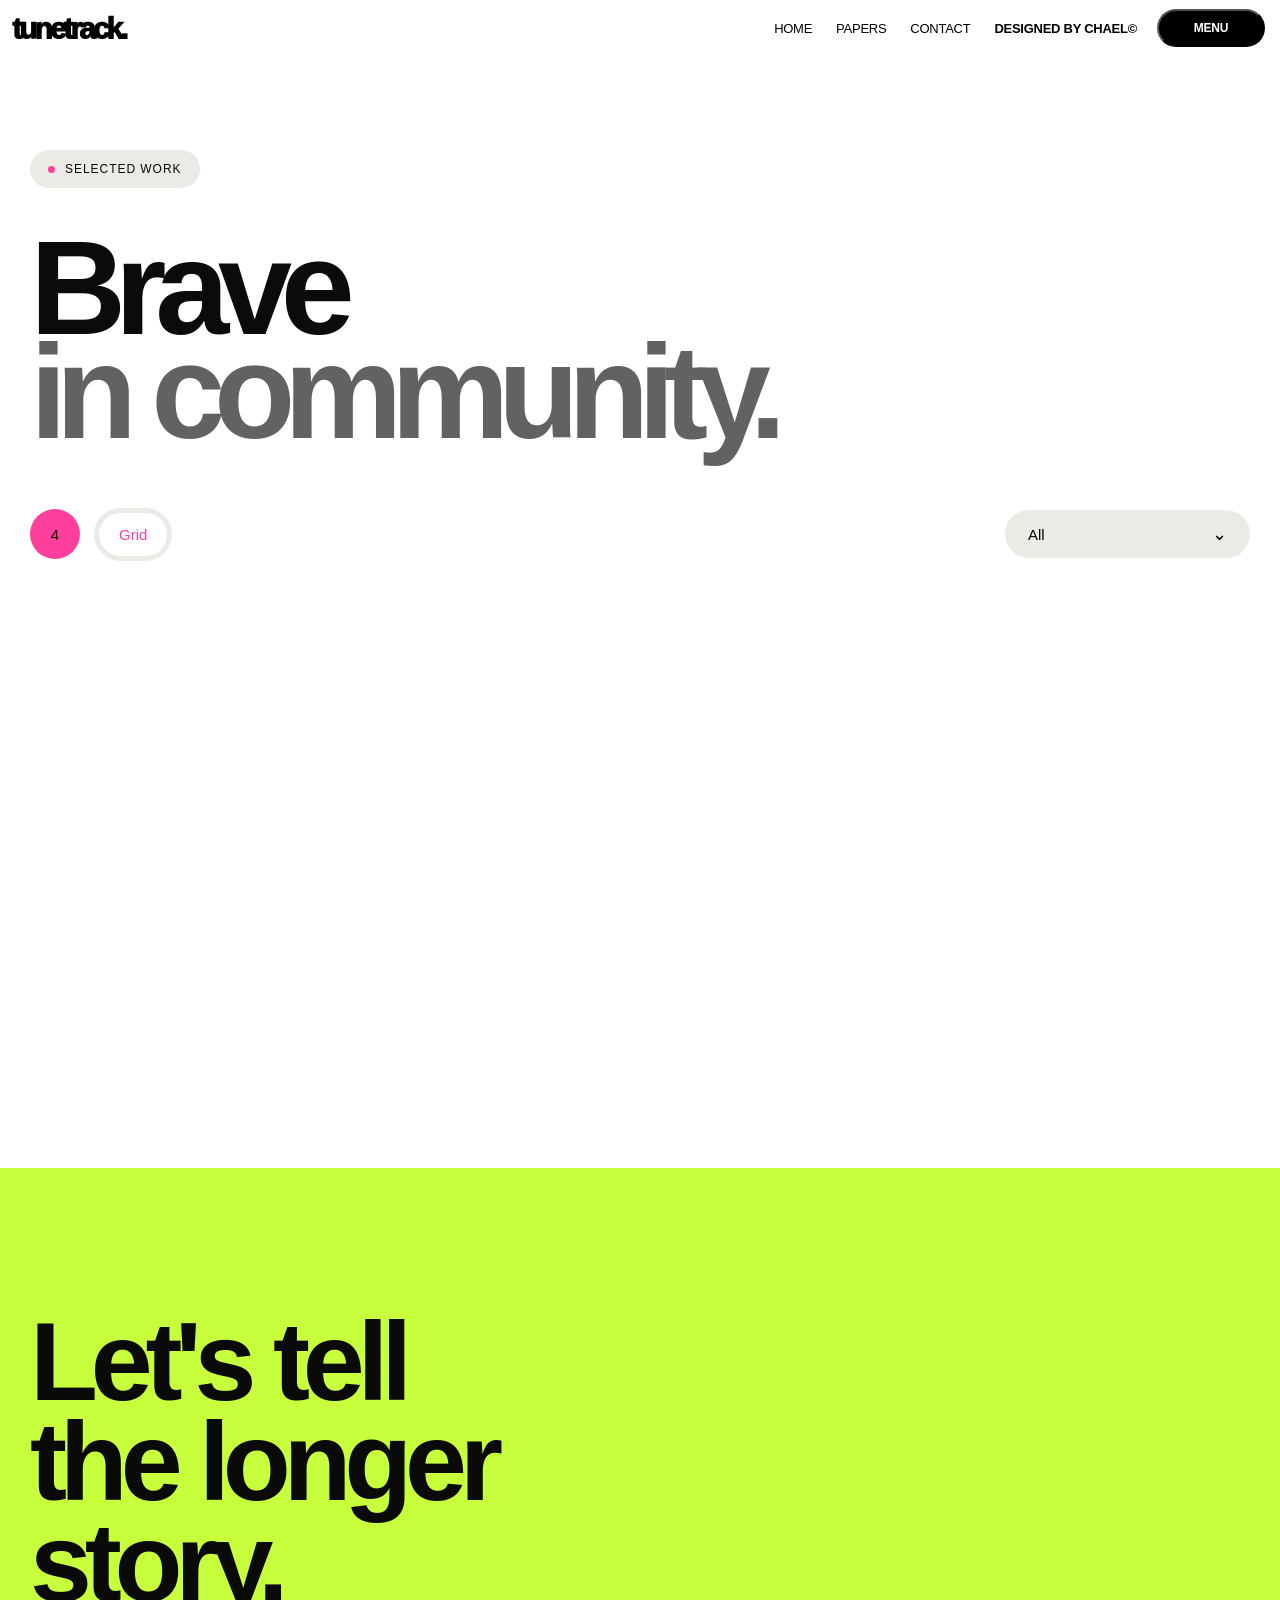
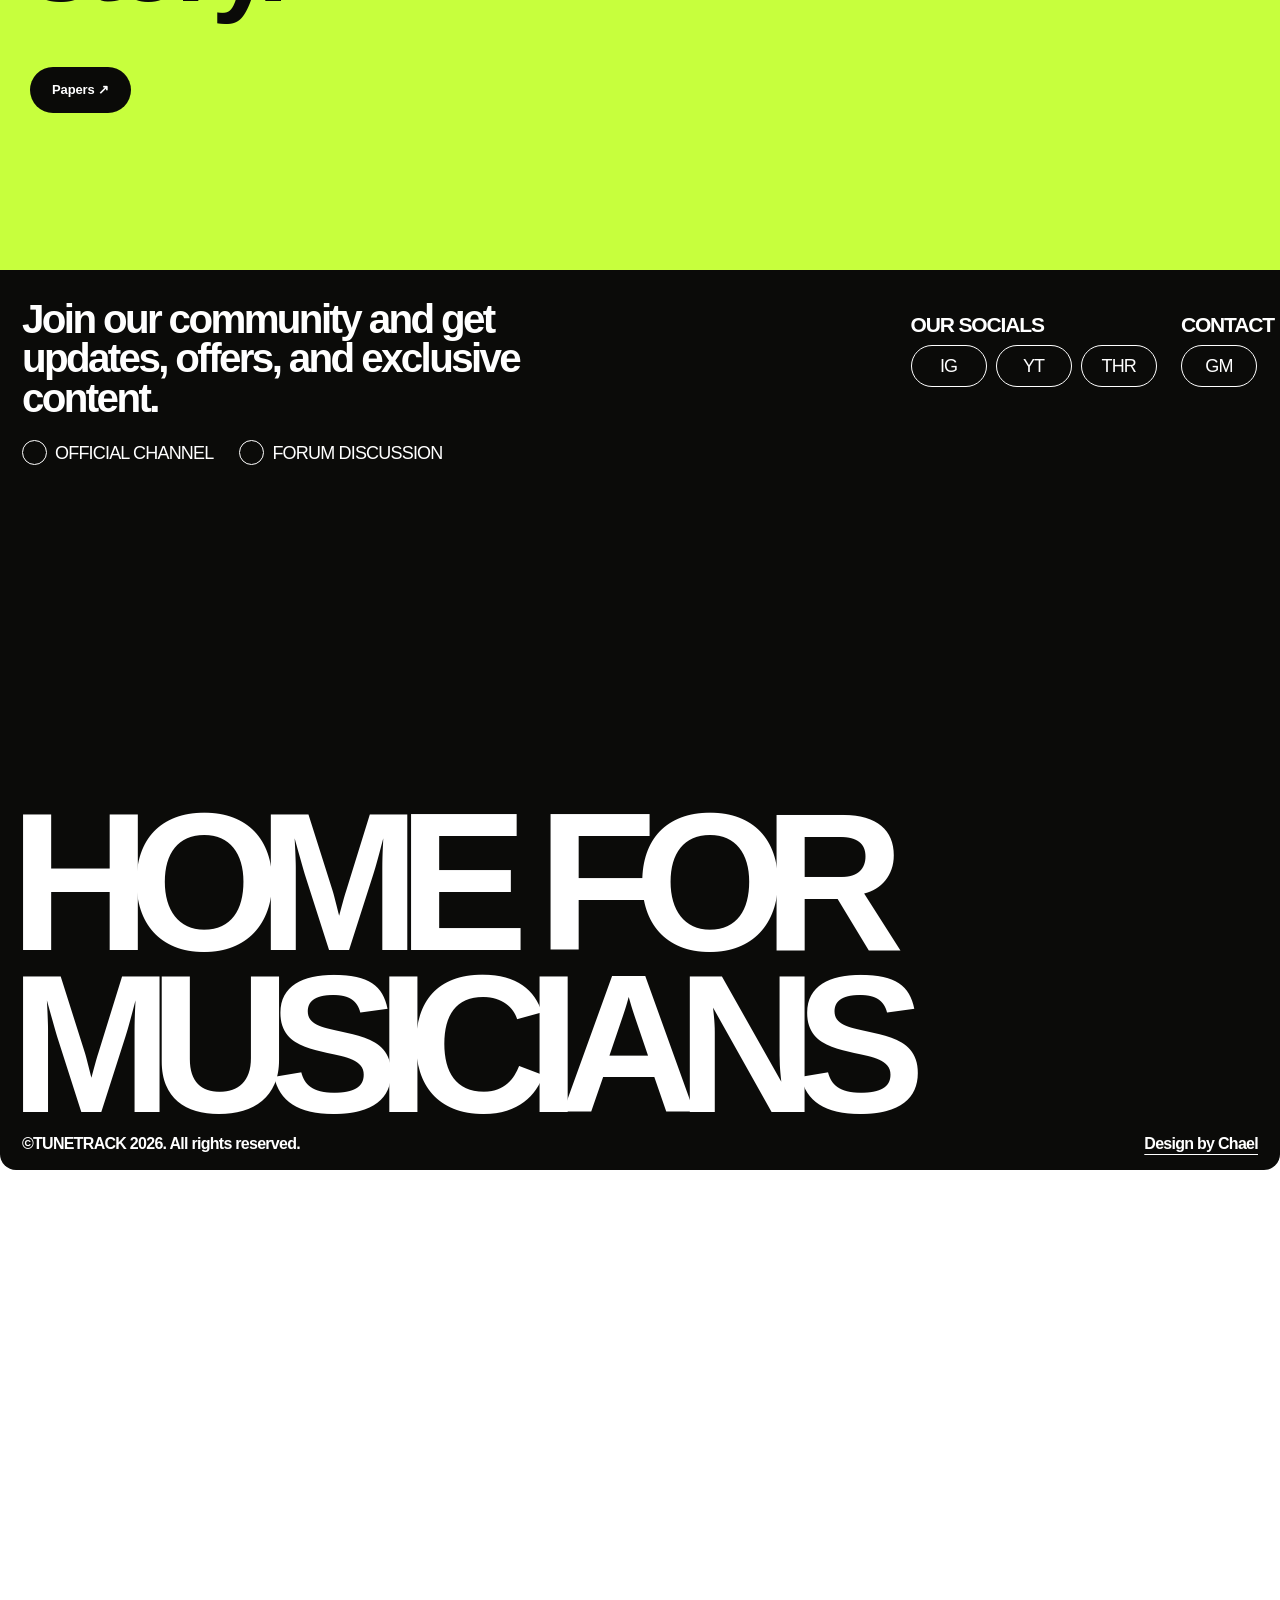
==== tunetrack/blog-community.html @ 9a66358e "Add files via upload" ====
<!DOCTYPE html><html lang="en"><head><meta charset="UTF-8"><meta name="viewport" content="width=device-width, initial-scale=1.0"><title>Tunetrack — Community</title><link rel="icon" type="image/png" href="assets/images/favicon2026.png">
<link rel="preconnect" href="https://fonts.googleapis.com">
<link rel="preconnect" href="https://fonts.gstatic.com" crossorigin>
<link href="https://fonts.googleapis.com/css2?family=Gilda+Display&display=swap" rel="stylesheet">
<link rel="stylesheet" href="assets/css/style.css"><style>
:root{--black:#000;--white:#fff;--pad:30px;--ease:cubic-bezier(.16,1,.3,1)}
*{box-sizing:border-box;margin:0;padding:0}
html{background:#fff;color:#000;scroll-behavior:auto!important}
body{margin:0;background:#fff;color:#000;font-family:Arial,Helvetica,sans-serif;overflow-x:hidden}
a{color:inherit;text-decoration:none}
img{display:block;width:100%;height:100%;object-fit:cover}
button{font:inherit}

/* HEADER — intentionally outside the locomotive container */
.blog-header{position:fixed;left:0;top:0;width:100%;height:72px;z-index:9999;display:flex;align-items:center;justify-content:space-between;padding:10px 15px 10px 12px;background:#000;color:#fff;transition:transform .6s cubic-bezier(.77,0,.18,1),opacity .45s ease}
.blog-header.hidden{transform:translate3d(0,-120%,0)!important;opacity:0;pointer-events:none}
.blog-header-logo{display:inline-flex;align-items:baseline;text-decoration:none;color:#fff;line-height:1;white-space:nowrap}
.blog-header-logo-sans{font-family:Arial,Helvetica,sans-serif;font-size:30px;line-height:.85;font-weight:1000;letter-spacing:-.1em}
.blog-header-right{display:flex;align-items:center;justify-content:flex-end;margin-left:auto;padding-right:0;gap:20px;transform:translateY(7px)}
.blog-header-nav{display:flex;align-items:center;gap:24px}
.blog-header-nav a{position:relative;white-space:nowrap;color:#fff;text-decoration:none;font-family:Arial,Helvetica,sans-serif;font-size:13px;font-weight:500;letter-spacing:-.02em;transition:opacity .25s ease}
.blog-header-nav a:hover{opacity:.45}
.blog-header-nav a.active:after{content:"";position:absolute;left:0;right:0;bottom:-9px;height:1px;background:#fff}
.blog-header-connect{display:inline-flex;align-items:center;justify-content:center;min-width:108px;height:38px;padding:0 22px;border-radius:999px;background:#fff;color:#000;text-decoration:none;font-family:Arial,Helvetica,sans-serif;font-size:12px;font-weight:600;letter-spacing:-.015em;transition:transform .25s ease,background .25s ease}
.blog-header-connect:hover{transform:translateY(-2px);background:#151515;color:#fff}

/* LOCOMOTIVE CONTAINER */
#scrollContainer{position:relative;min-height:100vh}

/* HERO — asymmetric editorial composition */
.blog-hero{position:relative;min-height:100vh;padding:128px var(--pad) 38px;overflow:hidden;background:#fff}
.blog-hero-label{display:inline-flex;background:#000;color:#fff;padding:15px 22px 14px;font-size:14px;font-weight:700;text-transform:uppercase;line-height:1;position:relative;z-index:20}
.blog-hero-title{position:relative;z-index:10;margin-top:122px;width:calc(100vw - 24px);max-width:none;min-height:3.0em;font-size:clamp(92px,10.2vw,164px);line-height:.82;letter-spacing:-.078em;transform:translate3d(calc(12px - var(--pad)),-15px,0);font-weight:800;text-transform:uppercase;overflow:visible}
#heroTypewriter{display:block;white-space:pre;overflow:visible;max-width:none;word-break:keep-all;overflow-wrap:normal}
/* V5: fixed three-line hero, no cursor/artifact */
#heroTypewriter::before,#heroTypewriter::after{content:none!important;display:none!important}

.hero-copy{position:absolute;left:var(--pad);bottom:52px;width:min(39vw,560px);z-index:30;font-size:20px;line-height:1.03;letter-spacing:-.045em}
.blog-hero-meta{position:absolute;right:var(--pad);bottom:54px;z-index:30;display:flex;gap:72px;font-size:11px;line-height:1.1;text-transform:uppercase}
.blog-hero-meta span:first-child{max-width:90px}

/* EDITORIAL SECOND SECTION */
.papers-intro{content-visibility:auto;contain-intrinsic-size:880px;position:relative;min-height:880px;padding:130px var(--pad) 120px;background:#fff;overflow:hidden}
.papers-intro-title{margin-left:49%;width:48%;font-family:"Gilda Display",Georgia,serif;font-size:clamp(64px,8vw,135px);line-height:.78;letter-spacing:-.065em;font-weight:400;text-transform:uppercase}
.papers-intro-grid{margin-top:100px;margin-left:52%;width:44%;display:grid;grid-template-columns:90px 1fr;gap:35px;align-items:start}
.papers-intro-grid .eyebrow{font-size:13px;font-weight:700;text-transform:uppercase}
.papers-intro-grid p{font-size:22px;line-height:1.02;letter-spacing:-.045em;max-width:650px}

/* MARQUEE V9 — clean interactive 9-image editorial carousel */
.blog-marquee-wrap{position:relative;height:760px;overflow:hidden;background:#fff;isolation:isolate;contain:layout paint style}
.marquee-stage{position:absolute;inset:0;overflow:hidden}
.marquee-collage{position:absolute;inset:0;will-change:transform}
.marquee-card{position:absolute;top:50%;overflow:hidden;background:#eee;box-shadow:none;will-change:left,width,height,transform;transition:left .62s cubic-bezier(.16,1,.3,1),width .62s cubic-bezier(.16,1,.3,1),height .62s cubic-bezier(.16,1,.3,1),transform .62s cubic-bezier(.16,1,.3,1);}
.marquee-card img{display:block;width:100%;height:100%;object-fit:cover;filter:none!important}
.marquee-card.slot-center{left:50%;width:50vw;height:100%;transform:translate(-50%,-50%);z-index:5}
.marquee-card.slot-medium-left{left:25%;width:17vw;height:72%;transform:translate(-100%,-50%);z-index:4}
.marquee-card.slot-medium-right{left:75%;width:17vw;height:72%;transform:translate(0,-50%);z-index:4}
.marquee-card.slot-small-left{left:8%;width:8vw;height:52%;transform:translate(-100%,-50%);z-index:3}
.marquee-card.slot-small-right{left:92%;width:8vw;height:52%;transform:translate(0,-50%);z-index:3}
.marquee-card.slot-hidden-left{left:-8%;width:8vw;height:52%;transform:translate(-100%,-50%);z-index:1;opacity:0}
.marquee-card.slot-hidden-right{left:108%;width:8vw;height:52%;transform:translate(0,-50%);z-index:1;opacity:0}
.marquee-card.is-center{cursor:grab}
.marquee-card.is-center:active{cursor:grabbing}

/* LIST */
.blog-list-section{position:relative;padding:75px var(--pad) 136px;background:#fff}
.blog-list-header{border-top:1px solid #000;padding:13px 0 18px;display:flex;justify-content:space-between;font-size:11px;text-transform:uppercase}
.blog-item{position:relative;border-top:1px solid #000}
.blog-item:last-child{border-bottom:1px solid #000}
.blog-link{min-height:155px;display:grid;grid-template-columns:70px minmax(0,1fr) 130px 42px;align-items:center;gap:20px;transition:padding .55s var(--ease)}
.blog-number,.blog-date,.blog-category{font-size:11px;text-transform:uppercase}
.blog-info{display:flex;flex-direction:column;align-items:flex-start;justify-content:flex-start;gap:12px;padding:18px 0 10px}
.blog-info h2{max-width:1000px;font-size:clamp(34px,4.8vw,78px);line-height:.96;letter-spacing:-.065em;font-weight:700;transition:transform .55s var(--ease)}
.blog-arrow{font-size:28px;transition:transform .5s var(--ease)}
.blog-item:hover .blog-link{padding-left:18px;padding-right:18px}
.blog-item:hover .blog-info h2{transform:translateX(8px)}
.blog-item:hover .blog-arrow{transform:translate(7px,-7px)}

/* FLOATING COLORFUL HOVER IMAGE */
.blog-hover-image{position:fixed;left:0;top:0;width:256px;height:312px;z-index:10000;pointer-events:none;opacity:0;overflow:hidden;background:#eee;transform:translate3d(-50%,-50%,0) scale(.72) rotate(-5deg);transition:opacity .35s ease,transform .55s var(--ease);will-change:transform,opacity;box-shadow:0 24px 70px rgba(0,0,0,.2)}
.blog-hover-image.visible{opacity:1;transform:translate3d(-50%,-50%,0) scale(1) rotate(0deg)}
.blog-hover-image img{filter:none!important}

@media(max-width:900px){
:root{--pad:16px}

.blog-header{height:64px;padding:9px 12px}
.blog-header-nav{display:none}
.blog-header-right{gap:10px}
.blog-header-connect{min-width:98px;height:40px;font-size:11px}

.blog-hero{
    min-height:780px;
    padding:105px var(--pad) 32px
}

.blog-hero-label{
    padding:12px 16px;
    font-size:11px
}

.blog-hero-title{
    margin-top:105px;
    width:calc(100vw - 32px);
    max-width:none;
    font-size:clamp(62px,15.8vw,112px);
    line-height:.82;
    min-height:3em;
    transform:none
}

.hero-copy{
    left:var(--pad);
    bottom:30px;
    width:58%;
    font-size:14px
}

.blog-hero-meta{
    right:var(--pad);
    bottom:30px;
    gap:25px;
    font-size:8px
}

.papers-intro{
    min-height:760px;
    padding:95px var(--pad)
}

.papers-intro-title{
    margin-left:20%;
    width:80%;
    font-size:clamp(54px,12vw,100px)
}

.papers-intro-grid{
    margin:80px 0 0 20%;
    width:80%;
    grid-template-columns:60px 1fr;
    gap:20px
}

.papers-intro-grid p{
    font-size:17px
}

.blog-marquee-wrap{
    height:560px
}

.marquee-card.slot-center{
    width:58vw;
    height:100%
}

.marquee-card.slot-medium-left,
.marquee-card.slot-medium-right{
    width:20vw;
    height:72%
}

.marquee-card.slot-small-left,
.marquee-card.slot-small-right{
    width:10vw;
    height:52%
}

.blog-list-section{
    content-visibility:auto;
    contain-intrinsic-size:900px;
    padding:75px var(--pad) 110px
}

.blog-link{
    min-height:125px;
    grid-template-columns:35px 1fr 35px;
    gap:10px
}

.blog-date{
    display:none
}

.blog-info{
    gap:8px;
    padding:14px 0 8px
}

.blog-info h2{
    font-size:clamp(29px,8vw,58px);
    line-height:.96
}

.blog-arrow{
    font-size:23px
}

.blog-item:hover .blog-link{
    padding-left:0;
    padding-right:0
}

.blog-hover-image{
    display:none
}

.tnco-footer{
    content-visibility:auto;
    contain-intrinsic-size:700px;
    padding:55px 16px 20px
}

.tnco-footer-top{
    grid-template-columns:1fr 1fr;
    gap:40px 25px
}

.tnco-footer-social-group{
    justify-content:flex-start
}

.tnco-footer-word{
    margin-top:75px;
    font-size:20vw
}

.tnco-footer-bottom{
    margin-top:60px;
    gap:20px;
    line-height:1.2
}
}

/* =========================================================
   MOBILE HERO ONLY
   ========================================================= */
@media(max-width:560px){

    .blog-hero{
        min-height:720px;
    }

    .blog-hero-title{
        font-size:clamp(58px,17vw,88px);
        margin-top:90px;
        width:100%;
        max-width:100%;
        min-height:0;
        line-height:.80;
        letter-spacing:-.078em;
        transform:translateY(-15px);
    }

    #heroTypewriter{
        white-space:normal;
        display:block;
        width:100%;
        max-width:100%;
        overflow:visible;
        word-break:normal;
        overflow-wrap:normal;
    }

    .hero-copy{
        width:72%;
        font-size:13px;
    }

    .blog-hero-meta{
        display:none;
    }

    .papers-intro-title{
        margin-left:0;
        width:100%;
        font-size:16vw;
    }

    .papers-intro-grid{
        margin-left:0;
        width:100%;
        grid-template-columns:48px 1fr;
    }

    .papers-intro-grid p{
        font-size:15px;
    }

    .tnco-footer-top{
        grid-template-columns:1fr;
    }

    .tnco-footer-social-group{
        gap:30px;
    }

    .tnco-footer-bottom{
        flex-direction:column;
    }
}

@media(prefers-reduced-motion:reduce){
    .blog-marquee-track{animation-play-state:paused!important}
    .blog-header,.blog-hover-image,.blog-info h2,.blog-arrow{transition:none!important}
}

/* =========================================================
   BLOG LIST ONLY — ISOLATED HEADER NAMESPACE
   ========================================================= */
.blog-header {
    background: #fff !important;
    color: #000 !important;
}

.blog-header-logo,
.blog-header-logo-sans {
    color: #000 !important;
}

.blog-header-nav a {
    color: #000 !important;
}

.blog-header-nav a.active:after {
    background: #000 !important;
}

.blog-header-connect {
    background: #000 !important;
    color: #fff !important;
}

.blog-header-connect:hover {
    background: #151515 !important;
    color: #fff !important;
}


/* ---------------------------------------------------------
   HEADER — MENU BUTTON (DESKTOP + MOBILE)
--------------------------------------------------------- */
.tnco-header-connect#tncoHeaderMenuButton{
    appearance:none !important;
    -webkit-appearance:none !important;
    border:0 !important;
    outline:0 !important;
    box-shadow:none !important;
    background-image:none !important;
    cursor:pointer !important;
    font-family:Arial,Helvetica,sans-serif !important;
}

/* Old mobile-only toggle is no longer used. */
.tnco-mobile-menu-toggle{
    display:none !important;
}

/* ---------------------------------------------------------
   MENU OVERLAY — FINAL
--------------------------------------------------------- */

.tnco-mobile-menu-overlay{
    position:fixed !important;
    inset:0 !important;
    z-index:100000 !important;
    display:flex !important;
    flex-direction:column !important;
    box-sizing:border-box !important;
    padding:24px !important;
    background:rgba(0,0,0,.92) !important;
    color:#fff !important;
    -webkit-backdrop-filter:blur(16px) saturate(.7) !important;
    backdrop-filter:blur(16px) saturate(.7) !important;
    opacity:0 !important;
    visibility:hidden !important;
    pointer-events:none !important;
    transform:none !important;
    transition:opacity .24s ease,visibility .24s ease !important;
    overscroll-behavior:none !important;
    contain:layout paint style !important;
}

.tnco-mobile-menu-overlay.is-open{
    opacity:1 !important;
    visibility:visible !important;
    pointer-events:auto !important;
}

.tnco-mobile-menu-close{
    position:absolute !important;
    top:22px !important;
    right:22px !important;
    width:44px !important;
    height:44px !important;
    padding:0 !important;
    display:flex !important;
    align-items:center !important;
    justify-content:center !important;
    border:0 !important;
    background:transparent !important;
    color:#fff !important;
    font-size:0 !important;
    cursor:pointer !important;
    -webkit-tap-highlight-color:transparent !important;
}

.tnco-mobile-menu-close::before,
.tnco-mobile-menu-close::after{
    content:"" !important;
    position:absolute !important;
    width:22px !important;
    height:2px !important;
    background:#fff !important;
    left:50% !important;
    top:50% !important;
}

.tnco-mobile-menu-close::before{
    transform:translate(-50%,-50%) rotate(45deg) !important;
}

.tnco-mobile-menu-close::after{
    transform:translate(-50%,-50%) rotate(-45deg) !important;
}

.tnco-mobile-menu-nav{
    display:flex !important;
    flex-direction:column !important;
    align-items:flex-start !important;
    gap:8px !important;
    padding-top:72px !important;
    width:100% !important;
    flex:0 0 auto !important;
}

.tnco-mobile-menu-nav a{
    position:relative !important;
    display:inline-block !important;
    width:auto !important;
    color:#fff !important;
    text-decoration:none !important;
    font:500 clamp(36px,12vw,95px)/.95 Arial,Helvetica,sans-serif !important;
    letter-spacing:-.065em !important;
    white-space:nowrap !important;
}

.tnco-mobile-menu-nav a::after{
    content:"" !important;
    position:absolute !important;
    left:0 !important;
    bottom:-2px !important;
    width:100% !important;
    height:2px !important;
    background:#fff !important;
    transform:scaleX(0) !important;
    transform-origin:left center !important;
    transition:transform .35s cubic-bezier(.22,1,.36,1) !important;
}

.tnco-mobile-menu-nav a:hover::after{
    transform:scaleX(1) !important;
}

.tnco-mobile-menu-actions{
    display:flex !important;
    flex-direction:row !important;
    align-items:center !important;
    gap:12px !important;
    width:100% !important;
    margin-top:30px !important;
    padding:0 !important;
    position:relative !important;
    top:162px !important;
    transform:none !important;
}

.tnco-mobile-menu-actions a{
    display:flex !important;
    align-items:center !important;
    justify-content:center !important;
    width:138px !important;
    height:55px !important;
    padding:0 !important;
    box-sizing:border-box !important;
    border:1px solid #fff !important;
    border-radius:999px !important;
    background:transparent !important;
    color:#fff !important;
    text-decoration:none !important;
    font:400 17px/1 Arial,Helvetica,sans-serif !important;
    -webkit-tap-highlight-color:transparent !important;
}

.tnco-mobile-menu-actions a::after{
    display:none !important;
}

body.menu-scroll-locked,
html.menu-scroll-locked{
    overflow:hidden !important;
    overscroll-behavior:none !important;
}

@media (min-width:768px){
    .tnco-mobile-menu-nav a{
        font-size:95px !important;
        line-height:.95 !important;
    }

    .tnco-mobile-menu-nav{
        gap:12px !important;
    }

    .tnco-mobile-menu-close{
        width:54px !important;
        height:54px !important;
    }

    .tnco-mobile-menu-actions a{
        background:transparent !important;
        border:1px solid #fff !important;
        color:#fff !important;
    }
}

@media (max-width:1200px) and (min-width:768px){
    .tnco-mobile-menu-nav a{
        font-size:clamp(64px,10vw,95px) !important;
    }
}

@media (max-width:767px){
    .blog-header-nav{
        display:none !important;
    }

    .blog-header-right{
        gap:0 !important;
        max-width:none !important;
        transform:translateY(7px) !important;
    }

    #tncoHeaderMenuButton.blog-header-connect{
        min-width:98px !important;
        width:auto !important;
        height:40px !important;
        font-size:11px !important;
        padding:0 20px !important;
    }

    .tnco-mobile-menu-overlay{
        padding:24px !important;
    }

    .tnco-mobile-menu-nav{
        padding-top:72px !important;
        gap:8px !important;
    }

    .tnco-mobile-menu-nav a{
        font-size:clamp(36px,12vw,64px) !important;
        line-height:1 !important;
    }

    .tnco-mobile-menu-actions{
        flex-direction:column !important;
        align-items:flex-start !important;
        top:auto !important;
        transform:translateY(200px) !important;
    }

    .tnco-mobile-menu-actions a{
        width:138px !important;
        height:55px !important;
    }
}

@media (max-width:360px){
    .tnco-mobile-menu-overlay{
        padding:20px !important;
    }

    .tnco-mobile-menu-nav a{
        font-size:36px !important;
    }
}

@media (prefers-reduced-motion:reduce){
    .tnco-mobile-menu-overlay,
    .tnco-mobile-menu-nav a::after{
        transition:none !important;
    }
}
/* META */
.tnco-mobile-menu-meta{
    width:100% !important;
    display:flex !important;
    align-items:flex-end !important;
    justify-content:space-between !important;
    gap:20px !important;
    font:500 11px/1.1 Arial,Helvetica,sans-serif !important;
}

.tnco-mobile-menu-close-label{
    opacity:.5 !important;
    text-align:right !important;
}


/* =========================================================
   PAPERS — CONTRIBUTE CTA / UI V1
   Isolated section only. Footer untouched.
   ========================================================= */
.tnco-contribute{
    position:relative;
    min-height:clamp(620px,72vh,820px);
    padding:clamp(80px,9vw,150px) var(--pad) clamp(80px,8vw,120px);
    background:#090909;
    color:#f7f7f7;
    overflow:hidden;
    display:flex;
    flex-direction:column;
    justify-content:space-between;
    isolation:isolate;
}

.tnco-contribute::before{
    content:"";
    position:absolute;
    inset:0;
    background:
        radial-gradient(circle at 72% 28%,rgba(255,255,255,.075),transparent 28%),
        radial-gradient(circle at 18% 88%,rgba(255,255,255,.045),transparent 24%);
    pointer-events:none;
    z-index:-1;
}

.tnco-contribute-top{
    display:flex;
    align-items:flex-start;
    justify-content:space-between;
    gap:40px;
    position:relative;
    z-index:2;
}

.tnco-contribute-kicker{
    font:700 11px/1 Arial,Helvetica,sans-serif;
    letter-spacing:.02em;
    text-transform:uppercase;
    opacity:.58;
}

.tnco-contribute-index{
    font:500 11px/1 Arial,Helvetica,sans-serif;
    text-transform:uppercase;
    opacity:.58;
}

.tnco-contribute-title{
    width:min(1080px,100%);
    margin:clamp(70px,8vw,125px) 0 clamp(75px,8vw,120px);
    font-family:Arial,Helvetica,sans-serif;
    font-size:clamp(58px,8.7vw,148px);
    line-height:.82;
    letter-spacing:-.085em;
    font-weight:800;
    text-transform:uppercase;
    position:relative;
    z-index:2;
}

.tnco-contribute-title span{
    display:inline-block;
    will-change:transform;
}

.tnco-contribute-title .tnco-hand-note{
    font-size:.22em;
    line-height:1;
    letter-spacing:-.04em;
    font-weight:500;
    text-transform:none;
    opacity:.58;
    vertical-align:top;
    margin:0 0 0 .3em;
    transform:translateY(.15em) rotate(-3deg);
}

.tnco-slider-wrap{
    width:min(100%,1180px);
    position:relative;
    z-index:4;
}

.tnco-slider-labels{
    display:flex;
    justify-content:space-between;
    align-items:flex-end;
    margin-bottom:12px;
    font:600 10px/1 Arial,Helvetica,sans-serif;
    text-transform:uppercase;
    letter-spacing:.01em;
    opacity:.55;
}

.tnco-slider{
    --progress:0%;
    position:relative;
    width:100%;
    height:82px;
    border:1px solid rgba(255,255,255,.22);
    border-radius:999px;
    background:rgba(255,255,255,.075);
    box-shadow:
        inset 0 1px 0 rgba(255,255,255,.10),
        inset 0 -14px 28px rgba(0,0,0,.25),
        0 18px 55px rgba(0,0,0,.22);
    backdrop-filter:blur(18px) saturate(135%);
    -webkit-backdrop-filter:blur(18px) saturate(135%);
    touch-action:none;
    user-select:none;
    cursor:grab;
    overflow:hidden;
}

.tnco-slider.is-dragging{cursor:grabbing}

.tnco-slider::before{
    content:"";
    position:absolute;
    left:0;
    top:0;
    bottom:0;
    width:var(--progress);
    border-radius:inherit;
    background:linear-gradient(90deg,rgba(255,255,255,.035),rgba(255,255,255,.13));
    pointer-events:none;
    transition:width .12s linear;
}

.tnco-slider::after{
    content:"";
    position:absolute;
    inset:1px;
    border-radius:inherit;
    box-shadow:inset 0 1px 0 rgba(255,255,255,.08);
    pointer-events:none;
}

.tnco-slider-text{
    position:absolute;
    inset:0;
    display:flex;
    align-items:center;
    justify-content:center;
    padding:0 92px;
    text-align:center;
    font:600 clamp(12px,1.15vw,15px)/1 Arial,Helvetica,sans-serif;
    letter-spacing:-.025em;
    text-transform:uppercase;
    pointer-events:none;
    opacity:.86;
    transition:opacity .25s ease,transform .55s cubic-bezier(.16,1,.3,1);
}

.tnco-slider.is-complete .tnco-slider-text{
    opacity:1;
    transform:scale(1.035);
}

.tnco-slider-handle{
    position:absolute;
    top:7px;
    left:7px;
    width:68px;
    height:68px;
    border-radius:50%;
    background:rgba(255,255,255,.96);
    box-shadow:
        0 9px 24px rgba(0,0,0,.28),
        inset 0 2px 2px rgba(255,255,255,.95),
        inset 0 -5px 10px rgba(0,0,0,.08);
    transform:translate(0,0) scale(1);
    will-change:transform,left;
    z-index:3;
}

.tnco-slider-handle::before{
    content:"";
    position:absolute;
    inset:6px;
    border-radius:50%;
    background:radial-gradient(circle at 35% 25%,rgba(255,255,255,1),rgba(255,255,255,.62) 35%,rgba(235,235,235,.9) 100%);
}

.tnco-slider-handle::after{
    content:"→";
    position:absolute;
    inset:0;
    display:grid;
    place-items:center;
    color:#050505;
    font:700 20px/1 Arial,Helvetica,sans-serif;
    z-index:2;
}

.tnco-slider.is-dragging .tnco-slider-handle{transform:scale(1.08)}
.tnco-slider.is-complete .tnco-slider-handle{transform:scale(1.16)}

.tnco-contribute-status{
    margin-top:13px;
    min-height:14px;
    font:500 10px/1.2 Arial,Helvetica,sans-serif;
    text-transform:uppercase;
    letter-spacing:.01em;
    opacity:0;
    transform:translateY(7px);
    transition:opacity .35s ease,transform .55s cubic-bezier(.16,1,.3,1);
}

.tnco-contribute-status.is-visible{
    opacity:.62;
    transform:none;
}

/* Contribution transition — visual only for V1 */
.tnco-contribute-transition{
    position:fixed;
    inset:0;
    z-index:100000;
    display:grid;
    place-items:center;
    background:#090909;
    color:#fff;
    pointer-events:none;
    opacity:0;
    visibility:hidden;
    transform:scale(1.035);
    transition:opacity .25s ease,transform .85s cubic-bezier(.16,1,.3,1),visibility 0s linear .85s;
}

.tnco-contribute-transition.is-active{
    opacity:1;
    visibility:visible;
    pointer-events:auto;
    transform:scale(1);
    transition:opacity .2s ease,transform .75s cubic-bezier(.16,1,.3,1),visibility 0s;
}

.tnco-contribute-transition-inner{
    width:min(88vw,1200px);
    text-align:center;
}

.tnco-contribute-transition-small{
    display:block;
    margin-bottom:18px;
    font:600 10px/1 Arial,Helvetica,sans-serif;
    text-transform:uppercase;
    letter-spacing:.04em;
    opacity:.45;
}

.tnco-contribute-transition-title{
    margin:0;
    font:800 clamp(54px,10vw,150px)/.8 Arial,Helvetica,sans-serif;
    letter-spacing:-.09em;
    text-transform:uppercase;
}

@media(max-width:767px){
    .tnco-contribute{
        min-height:640px;
        padding:72px 16px 70px;
    }

    .tnco-contribute-top{gap:20px}
    .tnco-contribute-title{
        margin:86px 0 82px;
        font-size:clamp(48px,14vw,86px);
        line-height:.84;
        letter-spacing:-.08em;
    }

    .tnco-contribute-title .tnco-hand-note{
        display:block;
        margin:.35em 0 0 .05em;
        font-size:14px;
    }

    .tnco-slider{height:72px}
    .tnco-slider-handle{
        width:58px;
        height:58px;
        top:6px;
        left:6px;
    }

    .tnco-slider-text{
        padding:0 74px;
        font-size:11px;
    }

    .tnco-slider-labels{font-size:9px}
}

@media(prefers-reduced-motion:reduce){
    .tnco-contribute-transition,
    .tnco-slider-text,
    .tnco-contribute-status,
    .tnco-slider-handle{transition:none!important}
}


/* V3 — real scroll-driven white → black transition.
   The transition band is a visual color bridge, not empty spacing. */
.tnco-contribute-transition-band{
    width:100%;
    height:clamp(170px,18vw,260px);
    background:#fff;
    pointer-events:none;
    position:relative;
    overflow:hidden;
    will-change:background-color;
}

.tnco-contribute-transition-band::after{
    content:"";
    position:absolute;
    inset:0;
    background:#000;
    opacity:var(--tnco-transition-progress,0);
    pointer-events:none;
    will-change:opacity;
}

.tnco-contribute{
    background:#090909 !important;
}

.tnco-contribute::before{
    display:none !important;
}

@media(max-width:767px){
    .tnco-contribute-transition-band{
        height:180px;
    }
}


/* =========================================================
   TUNETRACK PAPERS — CREATE BANNER
   Compact, white, Apple-inspired editorial CTA
   ========================================================= */
.tnco-create-banner{
    position:relative;
    min-height:390px;
    margin:0;
    padding:58px clamp(24px,5vw,76px);
    background:#fff;
    color:#111;
    border-top:1px solid rgba(0,0,0,.08);
    border-bottom:1px solid rgba(0,0,0,.08);
    overflow:hidden;
    display:flex;
    align-items:center;
    justify-content:space-between;
    isolation:isolate;
}
.tnco-create-copy{position:relative;z-index:5;width:min(48%,620px)}
.tnco-create-eyebrow{display:block;margin-bottom:22px;font:600 10px/1 Arial,Helvetica,sans-serif;letter-spacing:.08em;text-transform:uppercase;color:#6e6e73}
.tnco-create-copy h2{margin:0;font:700 clamp(48px,6vw,92px)/.86 Arial,Helvetica,sans-serif;letter-spacing:-.065em}
.tnco-create-copy h2 em{
    font-family:"Gilda Display",Georgia,serif;
    font-style:italic;
    font-weight:400;
    color:#6e6e73;
}
.tnco-create-copy p{width:min(390px,90%);margin:25px 0 24px;font:400 15px/1.28 Arial,Helvetica,sans-serif;letter-spacing:-.02em;color:#6e6e73}
.tnco-create-link{display:inline-flex;align-items:center;gap:10px;color:#0066cc;text-decoration:none;font:600 12.6px/1 Arial,Helvetica,sans-serif;letter-spacing:-.02em;transition:gap .35s cubic-bezier(.16,1,.3,1),color .25s ease}
.tnco-create-link span{font-size:18px;line-height:0;transition:transform .35s cubic-bezier(.16,1,.3,1)}
.tnco-create-link:hover{gap:14px;color:#004f9e}
.tnco-create-link:hover span{transform:translate(2px,-2px)}
.tnco-create-visual{position:absolute;right:clamp(18px,6vw,100px);top:0;width:min(49vw,700px);height:100%;perspective:1000px;transform-style:preserve-3d;pointer-events:none}
.tnco-create-orbit{position:absolute;top:50%;left:50%;overflow:hidden;border-radius:18px;background:#eee;box-shadow:0 25px 60px rgba(0,0,0,.16),0 2px 5px rgba(0,0,0,.08);transform-style:preserve-3d;transition:transform .8s cubic-bezier(.16,1,.3,1),filter .5s ease}
.tnco-create-orbit img{width:100%;height:100%;object-fit:cover;display:block}
.tnco-create-orbit-back{width:190px;height:245px;transform:translate3d(-50%,-50%,-80px) rotateY(17deg) rotateZ(7deg) scale(.82);opacity:.55;filter:saturate(.7) blur(.2px)}
.tnco-create-orbit-left{width:185px;height:240px;transform:translate3d(-132%,-50%,20px) rotateY(22deg) rotateZ(-7deg) scale(.88);opacity:.78}
.tnco-create-orbit-center{width:230px;height:292px;transform:translate3d(-50%,-50%,120px) rotateY(-2deg) rotateZ(-1deg);z-index:4}
.tnco-create-orbit-right{width:180px;height:238px;transform:translate3d(38%,-50%,10px) rotateY(-24deg) rotateZ(7deg) scale(.87);opacity:.78}
.tnco-create-shadow{position:absolute;left:50%;bottom:36px;width:360px;height:35px;border-radius:50%;background:rgba(0,0,0,.12);filter:blur(22px);transform:translateX(-50%);z-index:-1}
.tnco-create-banner:hover .tnco-create-orbit-back{transform:translate3d(-50%,-50%,-110px) rotateY(20deg) rotateZ(9deg) scale(.82)}
.tnco-create-banner:hover .tnco-create-orbit-left{transform:translate3d(-145%,-50%,35px) rotateY(26deg) rotateZ(-9deg) scale(.9)}
.tnco-create-banner:hover .tnco-create-orbit-center{transform:translate3d(-50%,-53%,145px) rotateY(-3deg) rotateZ(-1deg) scale(1.025)}
.tnco-create-banner:hover .tnco-create-orbit-right{transform:translate3d(48%,-50%,25px) rotateY(-28deg) rotateZ(9deg) scale(.89)}
@media(max-width:900px){
 .tnco-create-banner{min-height:470px;padding:48px 20px 42px;display:block}
 .tnco-create-copy{width:100%;max-width:560px}
 .tnco-create-copy h2{font-size:clamp(46px,12vw,78px)}
 .tnco-create-copy p{font-size:14px;margin-top:20px}
 .tnco-create-visual{right:-20px;bottom:-28px;top:auto;width:470px;height:260px;transform:scale(.78);transform-origin:bottom right}
}
@media(max-width:560px){
 .tnco-create-banner{min-height:500px;padding:48px 16px 0}
 .tnco-create-eyebrow{margin-bottom:18px;font-size:9px}
 .tnco-create-copy h2{font-size:clamp(44px,13vw,68px);line-height:.87}
 .tnco-create-copy p{width:92%;font-size:13px;line-height:1.3;margin:19px 0 21px}
 .tnco-create-link{font-size:13px}
 .tnco-create-visual{right:-48px;bottom:-20px;width:450px;height:270px;transform:scale(.67);transform-origin:bottom right}
}
@media(prefers-reduced-motion:reduce){
 .tnco-create-orbit,.tnco-create-link,.tnco-create-link span{transition:none!important}
}


/* =========================================================
   PAPERS — CREATE BANNER QUICK FIX
   ========================================================= */
.tnco-create-banner{
    min-height:340px !important;
    padding:40px var(--pad) !important;
    align-items:center !important;
}

/* Match the footer/community left edge exactly. */
.tnco-create-copy{
    width:min(52%,720px) !important;
    margin-left:0 !important;
    text-align:left !important;
}

.tnco-create-copy h2{
    font-size:clamp(52px,6.6vw,100px) !important;
    line-height:.84 !important;
}

/* Scroll-driven Awwwards-style text reveal. */
.tnco-create-reveal{
    --reveal:0;
    position:relative;
    display:inline-block;
    color:#b6b6bb;
    isolation:isolate;
    white-space:nowrap;
}

/* Each character is painted independently so the scroll reveal never slices
   through a glyph or leaves a clipped half-letter at the reveal edge. */
.tnco-create-reveal .tnco-reveal-char{
    display:inline-block;
    color:#b6b6bb;
    transition:color .16s linear;
    will-change:color;
}
.tnco-create-reveal .tnco-reveal-char.is-black{
    color:#111;
}

/* Pill CTA */
.tnco-create-link{
    position:relative !important;
    display:inline-flex !important;
    align-items:center !important;
    justify-content:center !important;
    min-height:44px !important;
    min-width:176px !important;
    padding:0 20px !important;
    gap:9px !important;
    border:1px solid #111 !important;
    border-radius:999px !important;
    background:#fff !important;
    color:#111 !important;
    overflow:hidden !important;
    transition:background .45s cubic-bezier(.16,1,.3,1),
               color .45s cubic-bezier(.16,1,.3,1),
               border-color .45s cubic-bezier(.16,1,.3,1),
               transform .45s cubic-bezier(.16,1,.3,1) !important;
}

.tnco-create-link:hover{
    gap:9px !important;
    min-width:266px !important;
    padding-left:24px !important;
    padding-right:24px !important;
    background:#0066ff !important;
    border-color:#0066ff !important;
    color:#fff !important;
    transform:translateY(-2px) !important;
}

.tnco-create-link .tnco-link-label{
    position:relative;
    display:inline-block;
    transition:opacity .3s ease,transform .45s cubic-bezier(.16,1,.3,1);
}

.tnco-create-link .tnco-link-hover{
    position:absolute;
    opacity:0;
    transform:translateY(10px);
}

.tnco-create-link:hover .tnco-link-default{
    opacity:0;
    transform:translateY(-10px);
}

.tnco-create-link:hover .tnco-link-hover{
    opacity:1;
    transform:translateY(0);
}

.tnco-create-link .tnco-link-arrow{
    position:relative;
    font-size:17px !important;
    line-height:1 !important;
    transition:transform .45s cubic-bezier(.16,1,.3,1);
}

.tnco-create-link:hover .tnco-link-arrow{
    transform:translate(3px,-3px);
}

@media(max-width:900px){
    .tnco-create-banner{
        min-height:425px !important;
        padding:36px var(--pad) 30px !important;
    }
    .tnco-create-copy{
        width:100% !important;
        max-width:620px !important;
    }
    .tnco-create-copy h2{
        font-size:clamp(50px,12.8vw,84px) !important;
    }
}

@media(max-width:560px){
    .tnco-create-banner{
        min-height:430px !important;
        padding:36px 16px 0 !important;
    }
    .tnco-create-copy h2{
        font-size:clamp(46px,13.5vw,72px) !important;
    }
    .tnco-create-link{
        min-height:42px !important;
        min-width:174px !important;
        font-size:11.7px !important;
    }
    .tnco-create-link:hover{
        min-width:257px !important;
    }
}

@media(prefers-reduced-motion:reduce){
    .tnco-create-link,
    .tnco-create-link .tnco-link-label,
    .tnco-create-link .tnco-link-arrow{
        transition:none !important;
    }
}


/* FINAL REQUESTED BANNER FIXES — based only on Pasted text.txt */
.tnco-create-banner{
    /* preserve the existing banner, but add a clear breathing zone below it */
    margin-bottom:clamp(48px,5.5vw,92px) !important;
}

/* Exact editorial line break: Create / something / worth sharing. */
.tnco-create-copy h2 .tnco-create-reveal-line{
    display:inline-block !important;
    white-space:nowrap !important;
}

/* Slower, softer per-character transition. */
.tnco-create-reveal .tnco-reveal-char{
    transition:color .72s cubic-bezier(.16,1,.3,1) !important;
    will-change:color;
}

/* Move ONLY the banner carousel farther right. */
.tnco-create-banner > .tnco-create-visual{
    right:clamp(-18px,1.5vw,24px) !important;
}

/* Remove the arrow everywhere; hover copy is text only. */
.tnco-create-link .tnco-link-arrow{
    display:none !important;
}

/* Keep the hover state spacious and calm. */
.tnco-create-link:hover{
    min-width:320px !important;
    padding-left:28px !important;
    padding-right:28px !important;
}

@media(max-width:900px){
    .tnco-create-banner{
        margin-bottom:42px !important;
    }
    .tnco-create-banner > .tnco-create-visual{
        right:-34px !important;
    }
}

@media(max-width:560px){
    .tnco-create-banner{
        margin-bottom:34px !important;
    }
    .tnco-create-banner > .tnco-create-visual{
        right:-58px !important;
    }
    .tnco-create-link:hover{
        min-width:305px !important;
    }
}



.tnco-create-copy h2{
    line-height:0.78 !important;
    overflow:visible !important;
}

.tnco-create-reveal-line{
    overflow:visible !important;
}


/* FINAL FIX — remove only the faint guide lines around the create banner */
.tnco-create-banner{
  border-top:0 !important;
  border-bottom:0 !important;
}

/* Community CTA: editorial text, never a pill */
.tnco-community-readmore{
  position:relative;
  z-index:20;
  display:inline-flex !important;
  align-items:center;
  width:max-content;
  margin:clamp(48px,6vw,88px) 0 clamp(56px,7vw,100px) clamp(24px,5vw,76px);
  padding:0 0 10px;
  color:#111 !important;
  background:transparent !important;
  border:0 !important;
  border-radius:0 !important;
  text-decoration:none !important;
  font:600 clamp(16px,1.4vw,21px)/1.1 Arial,Helvetica,sans-serif;
  letter-spacing:-.025em;
  opacity:1 !important;
  visibility:visible !important;
  transform:translateZ(0);
  overflow:visible !important;
  transition:
    transform 900ms cubic-bezier(.16,1,.3,1),
    letter-spacing 900ms cubic-bezier(.16,1,.3,1);
}

.tnco-community-readmore::before{
  content:"";
  position:absolute;
  left:0;
  right:0;
  bottom:0;
  height:1px;
  background:#111;
  transform-origin:left center;
  transform:scaleX(.28);
  transition:transform 650ms cubic-bezier(.16,1,.3,1);
}

.tnco-community-readmore::after{
  content:"↗";
  display:inline-block;
  margin-left:12px;
  font-size:.88em;
  line-height:1;
  transform:translate(0,0);
  transition:transform 650ms cubic-bezier(.16,1,.3,1);
}

.tnco-community-readmore:hover{
  transform:translateX(8px);
  letter-spacing:-.005em;
}

.tnco-community-readmore:hover::before{
  transform:scaleX(1);
}

.tnco-community-readmore:hover::after{
  transform:translate(6px,-6px);
}

.tnco-community-readmore:focus-visible{
  outline:2px solid #111;
  outline-offset:8px;
}

@media(max-width:767px){
  .tnco-community-readmore{
    margin:48px 0 64px 16px;
    font-size:15px;
  }
}

@media(prefers-reduced-motion:reduce){
  .tnco-community-readmore,
  .tnco-community-readmore::before,
  .tnco-community-readmore::after{
    transition:none !important;
  }
}


/* FINAL QUICK FIX — equalize the desktop banner's vertical breathing room */
@media(min-width:901px){
  .tnco-create-banner{
    min-height:340px !important;
    height:340px !important;
    padding:24px var(--pad) !important;
  }
}

/* Read more directly below the last article */
.tnco-community-readmore{
  margin:38px 0 0 0 !important;
}

@media(max-width:767px){
  .tnco-community-readmore{
    margin:32px 0 0 0 !important;
  }
}


/* QUICK FIX — keep the existing button fully visible + add ~10% bottom breathing room */
@media(min-width:901px){
  .tnco-create-banner{
    height:374px !important;
    min-height:374px !important;
    padding-bottom:58px !important;
  }

  .tnco-create-link{
    position:relative !important;
    z-index:30 !important;
    display:inline-flex !important;
    overflow:visible !important;
    margin-bottom:2px !important;
  }

  .tnco-create-copy{
    overflow:visible !important;
  }
}


@media(min-width:901px){
  .tnco-create-banner{
    height:398px !important;
    min-height:398px !important;
    padding-bottom:82px !important;
  }
}

.community-page{background:#f7f6f2;color:#0b0b0b;overflow:hidden}
.community-hero{padding:150px var(--pad) 72px;min-height:540px;background:#f7f6f2}
.community-kicker{display:inline-flex;align-items:center;gap:10px;background:#eceae4;border-radius:999px;padding:12px 18px;font-size:12px;letter-spacing:.08em;text-transform:uppercase}
.community-kicker::before{content:"";width:7px;height:7px;border-radius:50%;background:#ff3f9b}
.community-hero h1{margin-top:48px;max-width:900px;font-family:Arial,Helvetica,sans-serif;font-size:clamp(82px,10.4vw,158px);line-height:.78;letter-spacing:-.085em;font-weight:800}
.community-hero h1 span{display:block}.community-hero h1 .muted{color:#626262}
.community-tools{margin-top:72px;display:flex;align-items:center;justify-content:space-between;gap:30px}
.community-tool-left{display:flex;align-items:center;gap:14px}.community-count{width:50px;height:50px;border-radius:50%;background:#ff3f9b;display:grid;place-items:center;font-size:15px}
.community-switch{display:flex;align-items:center;background:#eceae4;border-radius:999px;padding:5px}.community-switch button{border:0;background:transparent;padding:13px 20px;border-radius:999px;font:inherit;font-size:15px;cursor:pointer}.community-switch button.active{background:#fff;color:#ff3f9b}
.community-filter{border:0;background:#eceae4;border-radius:999px;padding:15px 23px;min-width:245px;text-align:left;font:inherit;font-size:15px;display:flex;justify-content:space-between;align-items:center}
.community-grid{padding:0 var(--pad) 150px;display:grid;grid-template-columns:repeat(3,minmax(0,1fr));gap:14px;background:#f7f6f2}.community-card{min-width:0}.community-card-link{display:block;position:relative}.community-card-media{aspect-ratio:1/1.08;overflow:hidden;border-radius:14px;background:#ddd}.community-card-media img{transition:transform 650ms cubic-bezier(.16,1,.3,1)}.community-card-link:hover .community-card-media img{transform:scale(1.045)}
.community-card-meta{display:grid;grid-template-columns:45px 1fr auto;gap:10px;padding:17px 3px 11px;border-bottom:1px solid #cfcfc9;font-size:10px;letter-spacing:.12em;text-transform:uppercase}.community-card h2{font-family:Arial,Helvetica,sans-serif;font-size:clamp(26px,2.25vw,36px);line-height:.91;letter-spacing:-.065em;margin:15px 28px 0 3px;font-weight:700}.community-card-arrow{position:absolute;right:4px;bottom:1px;font-size:22px}
.community-statement{min-height:250px;padding:0 var(--pad) 110px;background:#f7f6f2}.community-statement-inner{border-top:1px solid #bdbdb7;padding-top:22px;display:grid;grid-template-columns:1fr 1fr;gap:30px}.community-statement .label{font-size:10px;letter-spacing:.12em;text-transform:uppercase}.community-statement p{font-family:"Gilda Display",Georgia,serif;font-size:clamp(34px,4.5vw,68px);line-height:.87;letter-spacing:-.045em;max-width:720px}
.community-color-section{position:relative;min-height:720px;overflow:hidden;background:#ff6b2f;isolation:isolate}.community-color-section::before{content:"";position:absolute;inset:-20%;background:linear-gradient(115deg,#ff642a 0%,#ff8a42 25%,#5d83ff 55%,#f47f99 80%,#ff6f42 100%);background-size:260% 260%;animation:communityColor 16s ease-in-out infinite alternate;filter:saturate(1.03)}.community-color-section::after{content:"";position:absolute;inset:0;background:radial-gradient(circle at 70% 35%,rgba(255,255,255,.12),transparent 34%),radial-gradient(circle at 15% 80%,rgba(255,255,255,.07),transparent 30%);mix-blend-mode:soft-light}@keyframes communityColor{0%{background-position:0% 45%}50%{background-position:55% 50%}100%{background-position:100% 55%}}
.community-color-content{position:relative;z-index:2;padding:145px var(--pad) 100px;max-width:850px}.community-color-content h2{font-size:clamp(70px,9vw,135px);line-height:.78;letter-spacing:-.085em;font-weight:800}.community-color-content h2 em{font-family:"Gilda Display",Georgia,serif;font-weight:400}.community-color-content p{margin-top:44px;max-width:410px;font-size:18px;line-height:1;letter-spacing:-.035em}.community-cta{display:inline-flex;margin-top:40px;background:#0b0b0b;color:#fff;border-radius:999px;padding:15px 21px;font-size:13px}
@media(max-width:900px){.community-hero{padding:115px 16px 54px;min-height:500px}.community-hero h1{font-size:clamp(62px,16vw,105px);margin-top:42px}.community-tools{margin-top:54px;align-items:flex-start}.community-filter{min-width:150px}.community-grid{padding:0 16px 90px;grid-template-columns:repeat(2,minmax(0,1fr))}.community-card-media{border-radius:10px}.community-card-meta{grid-template-columns:30px 1fr;gap:7px}.community-card-meta span:last-child{grid-column:2}.community-card h2{font-size:clamp(23px,5.5vw,34px)}.community-statement{padding:0 16px 80px}.community-statement-inner{grid-template-columns:1fr}.community-color-section{min-height:600px}.community-color-content{padding:105px 16px 80px}.community-color-content h2{font-size:clamp(62px,16vw,100px)}}
@media(max-width:520px){.community-tools{flex-wrap:wrap}.community-filter{width:100%;order:3}.community-grid{grid-template-columns:1fr;gap:38px}.community-card-media{aspect-ratio:1/1}.community-color-section{min-height:560px}}

/* COMMUNITY — GRID VIEW REFINEMENT
   Match the supplied reference: square media, clean editorial spacing,
   and a small arrow that reveals smoothly on hover. */
.community-grid{
  grid-template-columns:repeat(3,minmax(0,1fr));
  column-gap:14px;
  row-gap:27px;
}
.community-grid .community-card-media{
  aspect-ratio:1/1;
  border-radius:14px;
}
.community-grid .community-card-meta{
  grid-template-columns:1fr auto;
  gap:12px;
  padding:15px 3px 0;
  border-bottom:0;
  font-size:10px;
  line-height:1;
}
.community-grid .community-card-meta span:first-child{
  display:none;
}
.community-grid .community-card h2{
  margin:8px 30px 0 3px;
  font-size:clamp(25px,2.15vw,34px);
  line-height:.94;
  letter-spacing:-.065em;
}
.community-grid .community-card-media{position:relative}
.community-grid .community-card-arrow{
  position:absolute;
  right:10px;
  bottom:10px;
  width:52px;
  height:52px;
  display:grid;
  place-items:center;
  border-radius:50%;
  background:#fff;
  color:#ff3f9b;
  font-size:22px;
  line-height:1;
  opacity:0;
  transform:translate(8px,8px) scale(.72);
  transition:opacity .45s cubic-bezier(.16,1,.3,1),transform .65s cubic-bezier(.16,1,.3,1);
  pointer-events:none;
  z-index:4;
  box-shadow:0 8px 24px rgba(0,0,0,.10);
}
.community-grid .community-card-link:hover .community-card-arrow,

.community-grid .community-card-link:focus-visible .community-card-arrow{
  opacity:1;
  transform:translate(0,0) scale(1);
}
.community-grid .community-card-link:hover .community-card-media img{
  transform:scale(1.045);
}

@media(max-width:900px){
  .community-grid{
    column-gap:12px;
    row-gap:26px;
  }
  .community-grid .community-card-media{
    border-radius:10px;
  }
  .community-grid .community-card-meta{
    padding-top:13px;
  }
  .community-grid .community-card h2{
    margin-top:7px;
  }
  .community-grid .community-card-arrow{
    width:44px;
    height:44px;
    right:8px;
    bottom:8px;
    font-size:19px;
  }
}

@media(max-width:520px){
  .community-grid{
    row-gap:34px;
  }
  .community-grid .community-card-media{
    aspect-ratio:1/1;
  }
  .community-grid .community-card-meta{
    padding-top:12px;
  }
  .community-grid .community-card h2{
    margin-top:7px;
    font-size:clamp(24px,7vw,32px);
  }
  .community-grid .community-card-arrow{
    width:42px;
    height:42px;
    right:7px;
    bottom:7px;
    font-size:18px;
  }
}

/* COMMUNITY — GRID / LIST VIEW + FILTER */
.community-filter-wrap{position:relative;z-index:50;min-width:245px}
.community-filter{width:100%;cursor:pointer;transition:background .35s cubic-bezier(.16,1,.3,1),transform .35s cubic-bezier(.16,1,.3,1)}
.community-filter:hover{background:#e3e1db}
.community-filter-chevron{font-size:18px;line-height:1;transition:transform .35s cubic-bezier(.16,1,.3,1)}
.community-filter-wrap.is-open .community-filter-chevron{transform:rotate(180deg)}
.community-filter-menu{position:absolute;right:0;top:calc(100% + 8px);width:100%;padding:6px;background:#fff;border:1px solid rgba(0,0,0,.08);border-radius:18px;box-shadow:0 18px 45px rgba(0,0,0,.12);opacity:0;visibility:hidden;pointer-events:none;transform:translateY(-7px) scale(.98);transform-origin:top right;transition:opacity .25s ease,transform .4s cubic-bezier(.16,1,.3,1),visibility .25s ease}
.community-filter-wrap.is-open .community-filter-menu{opacity:1;visibility:visible;pointer-events:auto;transform:none}
.community-filter-menu button{width:100%;border:0;background:transparent;border-radius:12px;padding:12px 14px;text-align:left;font:500 13px/1 Arial,Helvetica,sans-serif;cursor:pointer;transition:background .25s ease,color .25s ease}
.community-filter-menu button:hover,.community-filter-menu button.is-active{background:#f7f6f2;color:#ff3f9b}

.community-switch button{transition:background .35s cubic-bezier(.16,1,.3,1),color .35s cubic-bezier(.16,1,.3,1),transform .35s cubic-bezier(.16,1,.3,1)}
.community-switch button:not(.active):hover{transform:translateY(-1px)}

/* COMMUNITY — FILTER ABOVE CARDS / DROPDOWN VISIBILITY FIX */
.community-page{overflow:visible !important}
.community-hero{position:relative;z-index:20;overflow:visible !important;min-height:0;padding-bottom:34px}
.community-tools{position:relative;z-index:100;margin-top:64px}
.community-filter-wrap{position:relative;z-index:1000}
.community-filter-menu{z-index:1001}
.community-grid{position:relative;z-index:1}
@media(max-width:900px){
  .community-hero{min-height:0;padding-bottom:30px}
  .community-tools{margin-top:48px}
}
@media(max-width:520px){
  .community-hero{padding-bottom:26px}
  .community-tools{margin-top:42px}
}



</style><style id="community-page-number-fix">
.community-count#communityPageNumber{flex:0 0 50px;width:50px;height:50px;font-variant-numeric:tabular-nums}
@media(max-width:520px){.community-count#communityPageNumber{width:46px;height:46px;flex-basis:46px}}
</style>

<style id="community-neon-footer-final">
/* =========================================================
   COMMUNITY — NEON PAPERS CTA + BLACK FOOTER
   ========================================================= */
.community-papers-cta{
    background:#c7ff3d !important;
    color:#0a0a08 !important;
    width:100% !important;
    min-height:clamp(620px,78vh,820px) !important;
    display:flex !important;
    align-items:center !important;
    box-sizing:border-box !important;
    overflow:hidden !important;
}
.community-papers-cta-inner{
    width:100% !important;
    box-sizing:border-box !important;
    padding:clamp(72px,9vw,140px) var(--pad) clamp(88px,10vw,150px) !important;
}
.community-papers-cta h2{
    margin:0 !important;
    padding:0 !important;
    max-width:760px !important;
    color:#0a0a08 !important;
    font-family:Arial,Helvetica,sans-serif !important;
    font-size:clamp(76px,8.7vw,145px) !important;
    line-height:.90 !important;
    letter-spacing:-.065em !important;
    font-weight:700 !important;
    text-wrap:balance !important;
}
.community-papers-cta-button{
    display:inline-flex !important;
    align-items:center !important;
    justify-content:center !important;
    margin-top:clamp(42px,4.2vw,66px) !important;
    min-height:46px !important;
    padding:0 22px !important;
    border-radius:999px !important;
    background:#0a0a08 !important;
    color:#fff !important;
    text-decoration:none !important;
    font-family:Arial,Helvetica,sans-serif !important;
    font-size:13px !important;
    line-height:1 !important;
    font-weight:600 !important;
    letter-spacing:-.01em !important;
    transition:transform .45s cubic-bezier(.16,1,.3,1), background .35s ease, color .35s ease !important;
}
.community-papers-cta-button:hover{
    transform:translateY(-3px) !important;
    background:#fff !important;
    color:#0a0a08 !important;
}

.blog-footer{
    background:#0b0b09 !important;
    color:#fff !important;
    border-top:0 !important;
}
.blog-footer *,
.blog-footer h1,
.blog-footer h2,
.blog-footer h3,
.blog-footer p,
.blog-footer span,
.blog-footer a{
    color:#fff !important;
}
.blog-footer .blog-footer-radio{
    border-color:#fff !important;
    background:transparent !important;
}
.blog-footer .blog-footer-pills a{
    border-color:#fff !important;
    background:transparent !important;
    color:#fff !important;
}
.blog-footer .blog-footer-pills a:hover{
    background:#fff !important;
    color:#0b0b09 !important;
}
.blog-footer .blog-footer-word,
.blog-footer .blog-footer-word span{
    color:#fff !important;
}
.blog-footer-bottom{
    color:#fff !important;
}
@media(max-width:900px){
    .community-papers-cta{min-height:620px !important;}
    .community-papers-cta-inner{padding:70px 24px 92px !important;}
    .community-papers-cta h2{font-size:clamp(62px,15vw,105px) !important;}
}
@media(max-width:520px){
    .community-papers-cta{min-height:610px !important;}
    .community-papers-cta-inner{padding:64px 20px 82px !important;}
    .community-papers-cta h2{font-size:clamp(54px,15.8vw,78px) !important;letter-spacing:-.06em !important;}
    .community-papers-cta-button{margin-top:34px !important;min-height:44px !important;padding:0 19px !important;font-size:12px !important;}
}
</style>


<style id="tnco-performance-fix">
/* PERFORMANCE — keep offscreen cards out of the rendering pipeline until needed. */
.community-card{content-visibility:auto;contain-intrinsic-size:620px 620px;}
.community-card-media{contain:layout paint;}
@media (prefers-reduced-motion: reduce){
  .community-card-media img,
  .community-card-arrow,
  .community-filter,
  .community-filter-chevron,
  .community-filter-menu,
  .community-switch button{transition:none !important;}
}
</style>

<style>
html.has-scroll-smooth { overflow: hidden; }
html.has-scroll-dragging { user-select: none; }
[data-scroll-container] { min-height: 100vh; }
</style>


<style>
/* Requested: white CTA/background, no layout changes */
.neon-cta,
.neon-cta-section,
.support-cta,
.story-cta,
.community-cta {
  background: #fff !important;
}
</style>

<style id="community-pure-white-bg">
.community-page,
.community-hero,
.community-grid,
.community-statement {
  background:#fff !important;
}
</style>

<style id="tnco-header-hide-fix">
header, .site-header, .main-header, .header {
  transition: transform .42s cubic-bezier(.22,1,.36,1), opacity .42s ease;
  will-change: transform;
}
body.tnco-header-hidden header,
body.tnco-header-hidden .site-header,
body.tnco-header-hidden .main-header,
body.tnco-header-hidden .header {
  transform: translateY(-110%) !important;
}
</style>



<style id="tnco-reveal-css">
.community-card.reveal-hidden{
  display:none;
}
.community-card.tnco-revealing{
  opacity:0;
  transform:perspective(900px) rotateX(-8deg) translateY(28px) scale(.985);
  transform-origin:50% 0%;
  will-change:opacity,transform;
}
.community-card.tnco-revealing.tnco-revealed{
  opacity:1;
  transform:perspective(900px) rotateX(0) translateY(0) scale(1);
  transition:
    opacity .72s cubic-bezier(.16,1,.3,1),
    transform .78s cubic-bezier(.16,1,.3,1);
}
#tncoRevealMore{
  transition:
    background-color .45s cubic-bezier(.16,1,.3,1),
    color .45s cubic-bezier(.16,1,.3,1),
    transform .45s cubic-bezier(.16,1,.3,1),
    box-shadow .45s cubic-bezier(.16,1,.3,1);
}
#tncoRevealMore:hover{
  background:#C7FF00 !important;
  color:#000 !important;
  transform:translateY(-2px);
  box-shadow:0 12px 30px rgba(199,255,0,.22);
}
#tncoRevealMore:hover span{
  color:#000 !important;
}
@media (prefers-reduced-motion:reduce){
  .community-card.tnco-revealing,
  .community-card.tnco-revealing.tnco-revealed,
  #tncoRevealMore{
    transition:none !important;
    transform:none !important;
  }
}
</style>
<style id="tnco-reveal-hover">
#tncoRevealMore:hover{
  background:#C7FF00 !important;
  color:#000 !important;
}
#tncoRevealMore:hover span{
  color:#000 !important;
}
</style>
</head>
<body><header class="blog-header" id="blog-header">

    <!-- LOGO -->

    <a href="index.html"
       class="blog-header-logo"
       target="_blank"
       rel="noopener noreferrer"
       aria-label="Tunetrack Home">

        <span class="blog-header-logo-sans">tunetrack.</span>

    </a>

    <!-- RIGHT NAVIGATION -->

    <div class="blog-header-right">

        <!-- MAIN NAV -->

        <nav class="blog-header-nav"
            aria-label="Main navigation"
            style="position:relative; top:0; left:0; transform:translate(0,0); gap:24px;">

            <a href="index.html" rel="noopener noreferrer">HOME</a>
            <a href="#" rel="noopener noreferrer">PAPERS</a>
            <a href="contactus.html" rel="noopener noreferrer">CONTACT</a>
            <a href="https://www.instagram.com/chaeldavs/" target="_blank" rel="noopener noreferrer" style="font-weight:600;">DESIGNED BY CHAEL©</a>

        </nav>

        <!-- LANGUAGE -->

        <!-- CONNECT -->

        <button type="button" class="blog-header-connect" id="tncoHeaderMenuButton" aria-label="Open menu" aria-expanded="false">

            MENU

        </button>

    </div>

</header>

<!-- =========================================================
     TNCO MOBILE NAV — MOBILE ONLY
========================================================= -->
<div class="tnco-mobile-menu-overlay" id="tncoMobileMenu" aria-hidden="true">
    <button class="tnco-mobile-menu-close"
            id="tncoMobileMenuClose"
            type="button"
            aria-label="Close menu">×</button>

    <nav class="tnco-mobile-menu-nav" aria-label="Main navigation">
        <a href="index.html">HOME</a>
        <a href="blog-list.html">PAPERS</a>
        <a href="contactus.html">CONTACT</a>
        <a href="https://www.instagram.com/chaeldavs/" target="_blank" rel="noopener noreferrer">CREATORS</a>
        <a href="https://linktr.ee/tunetrackid" target="_blank" rel="noopener noreferrer">CONNECT</a>
    </nav>

    <div class="tnco-mobile-menu-actions">
        <a href="https://linktr.ee/tunetrackid" target="_blank" rel="noopener noreferrer">CONNECT</a>
        <a href="https://t.me/tunetrackstd?boost" target="_blank" rel="noopener noreferrer">JOIN US</a>
    </div>
</div>


<div id="scrollContainer"><main class="community-page"><section class="community-hero"><div class="community-kicker">Selected work</div><h1><span>Brave</span><span class="muted">in community.</span></h1><div class="community-tools"><div class="community-tool-left"><div class="community-count">4</div><div class="community-switch"><button class="active" type="button">Grid</button></div></div><div class="community-filter-wrap">
<button class="community-filter" type="button" aria-expanded="false" aria-haspopup="true"><span class="community-filter-label">All</span><span class="community-filter-chevron">⌄</span></button>
<div class="community-filter-menu" role="menu" aria-hidden="true">
<button type="button" class="is-active" data-filter="all" role="menuitem">All</button>
<button type="button" data-filter="community" role="menuitem">Community</button>
<button type="button" data-filter="announcement" role="menuitem">Announcement</button>
</div>
</div></div></section><section class="community-grid" id="communityGrid"><article class="community-card" data-post="1" data-image="assets/images/blogs/ndc-penulis-free5.jpg"><a href="pg-penulishidupku.html" class="community-card-link"><div class="community-card-media"><img src="assets/images/blogs/ndc-penulis-free5.jpg" alt="NDC Merilis lagu baru melalui album TRUST" loading="lazy" decoding="async"><span class="community-card-arrow">↗</span></div><div class="community-card-meta"><span>01</span><span>ANNOUNCEMENT</span><span>15.09.2026</span></div><h2>NDC Merilis lagu baru melalui album TRUST</h2></a></article>
<article class="community-card" data-post="2" data-image="assets/images/webs/SWLBP.png"><a href="pg-sw-lebihdaripemenang.html" class="community-card-link"><div class="community-card-media"><img src="assets/images/webs/SWLBP.png" alt="Lebih dari Pemenang dibawakan kembali di 2026" loading="lazy" decoding="async"><span class="community-card-arrow">↗</span></div><div class="community-card-meta"><span>02</span><span>ANNOUNCEMENT</span><span>07.09.2026</span></div><h2>Lebih dari Pemenang dibawakan kembali di 2026</h2></a></article>
<article class="community-card" data-post="3" data-image="assets/images/webs/NDCPENULIS.jpg"><a href="pg-ndc-penulishidupku.html" class="community-card-link"><div class="community-card-media"><img src="assets/images/webs/NDCPENULIS.jpg" alt="Bedah sounds di lagu Sampai Akhir oleh NDC" loading="lazy" decoding="async"><span class="community-card-arrow">↗</span></div><div class="community-card-meta"><span>03</span><span>ANNOUNCEMENT</span><span>02.09.2026</span></div><h2>Bedah sounds di lagu Sampai Akhir oleh NDC</h2></a></article>
<article class="community-card" data-post="4" data-image="assets/images/webs/TUNETRACK1ST.jpg"><a href="pg-tunetrack-celebrate.html" class="community-card-link"><div class="community-card-media"><img src="assets/images/webs/TUNETRACK1ST.jpg" alt="Tunetrack celebrates its New 2.0 Website Chapter" loading="lazy" decoding="async"><span class="community-card-arrow">↗</span></div><div class="community-card-meta"><span>04</span><span>ANNOUNCEMENT</span><span>29.08.2026</span></div><h2>Tunetrack celebrates its New 2.0 Website Chapter</h2></a></article></section></main><section class="community-papers-cta" aria-label="Tunetrack Papers">
    <div class="community-papers-cta-inner">
        <h2>Let's tell<br>the longer<br>story.</h2>
        <a href="blog-papers.html" class="community-papers-cta-button">Papers ↗</a>
    </div>
</section>

<footer class="blog-footer">

    <div class="blog-footer-top">

        <div class="blog-footer-community">

            <h2>
                Join our community and get<br class="desktop-break">
                updates, offers, and exclusive<br class="desktop-break">
                content.
            </h2>

            <div class="blog-footer-options" aria-label="Community options">

                <a href="https://t.me/gudangsequencerid?boost"
                   target="_blank"
                   rel="noopener noreferrer"
                   class="blog-footer-option">

                    <span class="blog-footer-radio" aria-hidden="true"></span>
                    <span>OFFICIAL CHANNEL</span>

                </a>


                <a href="https://t.me/tunetrackstd?boost"
                   target="_blank"
                   rel="noopener noreferrer"
                   class="blog-footer-option">

                    <span class="blog-footer-radio" aria-hidden="true"></span>
                    <span>FORUM DISCUSSION</span>

                </a>

            </div>

        </div>

    <div class="blog-footer-social-group" style="transform: translateX(325px);">
        <div class="blog-footer-social-column">
            <span class="blog-footer-heading">
                OUR SOCIALS
            </span>
            <div class="blog-footer-pills">

                <a href="https://www.instagram.com/tunetrackco/"
                   target="_blank"
                   rel="noopener noreferrer"
                   aria-label="Tunetrack Instagram">

                    IG
                </a>

                <a href="https://www.youtube.com/@tunetracksco"
                   target="_blank"
                   rel="noopener noreferrer"
                   aria-label="Tunetrack YouTube">

                    YT
                </a>

                <a href="https://www.threads.com/@tunetrackco/"
                   target="_blank"
                   rel="noopener noreferrer"
                   aria-label="Tunetrack Threads">

                    THR
                </a>

            </div>
        </div>

        <div class="blog-footer-social-column">
            <span class="blog-footer-heading">
                CONTACT
            </span>

            <div class="blog-footer-pills">
                <a href="contactus.html"
                   aria-label="Forum Mail">

                    GM
                </a>
            </div>
        </div>
    </div>

    </div>


    <div class="blog-footer-word"
         aria-hidden="true">

        <span>HOME FOR</span>

        <span style="margin-top:0.10em;">
            MUSICIANS
        </span>

    </div>


    <div class="blog-footer-bottom">

        <span>
            ©TUNETRACK 2026. All rights reserved.
        </span>

        <a href="https://www.instagram.com/chaeldavs/"
           target="_blank"
           rel="noopener noreferrer">

            Design by Chael

        </a>

    </div>

</footer>
</div>

<script id="tnco-header-hide-script">
(function(){
  function initHeaderHide(){
    const header = document.querySelector('header, .site-header, .main-header, .header');
    if(!header) return;

    let lastY = 0;
    let ticking = false;
    const threshold = 8;
    const topReveal = 24;

    function apply(y){
      if (y <= topReveal) {
        document.body.classList.remove('tnco-header-hidden');
        lastY = y;
        return;
      }
      const delta = y - lastY;
      if (Math.abs(delta) < threshold) return;

      if (delta > 0) {
        document.body.classList.add('tnco-header-hidden');
      } else {
        document.body.classList.remove('tnco-header-hidden');
      }
      lastY = y;
    }

    function onScroll(){
      if(ticking) return;
      ticking = true;
      requestAnimationFrame(function(){
        ticking = false;
        if(window.__tncoScrollY != null){
          apply(window.__tncoScrollY);
        } else {
          apply(window.pageYOffset || document.documentElement.scrollTop || 0);
        }
      });
    }
);
      window.addEventListener('scroll', onScroll, {passive:true});
      document.addEventListener('locomotive:scroll', function(e){
        const y = e && e.detail && e.detail.scroll;
        const value = typeof y === 'number' ? y : (y && y.y);
        if(typeof value === 'number') window.__tncoScrollY = value;
        onScroll();
      }, {passive:true});

      // Hook into the existing Locomotive instance when available.
      if(window.tncoScroll && typeof window.tncoScroll.on === 'function'){
        window.tncoScroll.on('scroll', function(args){
          const y = args && args.scroll ? args.scroll.y : 0;
          window.__tncoScrollY = y;
          onScroll();
        });
      }
    } else {
      window.addEventListener('scroll', onScroll, {passive:true});
    }

    lastY = window.pageYOffset || 0;
  }

  if(document.readyState === 'loading'){
    document.addEventListener('DOMContentLoaded', initHeaderHide, {once:true});
  } else {
    initHeaderHide();
  }
})();
</script>


<script id="tnco-simple-reveal">
(function(){
  function initReveal(){
    var grid=document.getElementById('communityGrid');
    if(!grid)return;

    var cards=Array.prototype.slice.call(grid.querySelectorAll('.community-card[data-post]'));

    // With 6 or fewer real posts, there is no reveal button at all.
    if(cards.length<=6)return;

    var visibleCount=6;
    var batchSize=3;
    var busy=false;

    var wrap=document.createElement('div');
    wrap.className='tnco-reveal-wrap';
    wrap.id='tncoRevealWrap';

    var button=document.createElement('button');
    button.className='tnco-reveal-more';
    button.id='tncoRevealMore';
    button.type='button';
    button.setAttribute('aria-label','Reveal more posts');
    button.innerHTML='<span>Reveal more posts</span><span aria-hidden="true" style="font-size:18px;line-height:1;">↗</span>';
    wrap.appendChild(button);

    cards.forEach(function(card,index){
      if(index<visibleCount){
        card.classList.remove('reveal-hidden');
        card.style.display='';
      }else{
        card.classList.add('reveal-hidden');
        card.style.display='none';
      }
    });

    function placeButton(){
      if(visibleCount>=cards.length){
        if(wrap.parentNode)wrap.parentNode.removeChild(wrap);
        return;
      }
      var anchor=cards[visibleCount-1];
      if(anchor&&anchor.parentNode===grid)grid.insertBefore(wrap,anchor.nextSibling);
      else grid.appendChild(wrap);
    }

    function revealCard(card,delay){
      card.classList.remove('reveal-hidden');
      card.style.display='';
      card.classList.add('tnco-revealing');
      requestAnimationFrame(function(){
        setTimeout(function(){card.classList.add('tnco-revealed')},delay);
      });
    }

    placeButton();

    button.addEventListener('click',function(){
      if(busy||visibleCount>=cards.length)return;
      busy=true;
      button.disabled=true;

      var start=visibleCount;
      var end=Math.min(start+batchSize,cards.length);

      for(var i=start;i<end;i++) revealCard(cards[i],(i-start)*95);

      visibleCount=end;

      // Move immediately after the new batch — never above the revealed cards.
      var last=cards[end-1];
      if(last&&last.parentNode===grid)grid.insertBefore(wrap,last.nextSibling);

      if(visibleCount>=cards.length)wrap.style.display='none';

      setTimeout(function(){
        for(var j=start;j<end;j++){
          cards[j].classList.remove('tnco-revealing','tnco-revealed');
          cards[j].style.opacity='';
          cards[j].style.transform='';
        }
        busy=false;
        if(visibleCount<cards.length){
          wrap.style.display='flex';
          button.disabled=false;
        }
      },650+(end-start-1)*95);
    });
  }

  if(document.readyState==='loading'){
    document.addEventListener('DOMContentLoaded',initReveal,{once:true});
  }else{
    initReveal();
  }
})();
</script>
</body></html>
---- tunetrack/assets/css/style.css ----
* {
                box-sizing: border-box;
            }

            html {
                scroll-behavior: smooth;
            }

            body {
                margin: 0;
                background: #fff;
                color: #000;
                font-family: Arial, Helvetica, sans-serif;
                overflow-x: hidden;
            }

                        /* V32 — search result buttons sit above the transparent typing input. */
            .tnco-local-search-results {
                z-index: 20 !important;
                pointer-events: auto !important;
            }

            .tnco-local-search-result {
                position: relative !important;
                z-index: 21 !important;
                pointer-events: auto !important;
                cursor: pointer !important;
            }

            .tnco-local-search-input {
                z-index: 5 !important;
            }

            .tnco-local-search-close {
                z-index: 30 !important;
                pointer-events: auto !important;
            }

            /* V35 — live video must visibly replace every static placeholder layer. */
            .tnco-hero-media-item video {
                background: #000 !important;
                object-fit: cover !important;
            }


            /* V36 — real worship footage only; no static poster/placeholder layer. */
            .tnco-hero-media-item::before,
            .tnco-hero-media-item::after {
                display: none !important;
                content: none !important;
            }
            .tnco-hero-media-item video {
                display: block !important;
                width: 100% !important;
                height: 100% !important;
                object-fit: cover !important;
                background: #000 !important;
                border: 0 !important;
            }

            /* V37 — native video only; no poster/placeholder layer. */
            .tnco-hero-media-item {
                background: #000 !important;
            }
            .tnco-hero-media-item::before,
            .tnco-hero-media-item::after {
                display: none !important;
                content: none !important;
            }
            .tnco-hero-media-item video {
                display: block !important;
                width: 100% !important;
                height: 100% !important;
                object-fit: cover !important;
                background: #000 !important;
                border: 0 !important;
                pointer-events: none !important;
            }



            @media (max-width:767px){
                .tnco-v48-holder{width:100vw!important;}
            }

            .tnco-v48-holder{
                position:absolute!important;
                left:50%!important;
                top:50%!important;
                width:100vw!important;
                height:190px!important;
                transform:translate(-50%,-50%)!important;
                pointer-events:none!important;
                overflow:visible!important;
                opacity:0!important;
                z-index:0!important;
                transition:opacity .18s ease;
            }
            .tnco-v48-holder.is-visible{opacity:1!important}

            .tnco-v48-holder>svg{
                position:absolute!important;
                left:50%!important;
                top:50%!important;
                width:var(--v48-width)!important;
                height:var(--v48-height)!important;
                overflow:visible!important;
                transform:translate(-50%,-50%) rotate(var(--v48-rotate)) scale(var(--v48-sx),var(--v48-sy))!important;
                transform-origin:center!important;
                z-index:0!important;
            }
            .tnco-v48-holder path{
                fill:none!important;
                stroke:currentColor!important;
                stroke-linecap:round!important;
                stroke-linejoin:round!important;
            }

            .tnco-v48-holder.is-alive>svg{
                animation:v48Alive var(--v48-alive) ease-in-out infinite;
            }
            @keyframes v48Alive{
                0%,100%{transform:translate(-50%,-50%) rotate(var(--v48-rotate)) scale(var(--v48-sx),var(--v48-sy))}
                22%{transform:translate(calc(-50% - 4px),calc(-50% + 2px)) rotate(calc(var(--v48-rotate) + .8deg)) scale(calc(var(--v48-sx)*1.018),calc(var(--v48-sy)*.99))}
                47%{transform:translate(calc(-50% + 3px),calc(-50% - 2px)) rotate(calc(var(--v48-rotate) - .7deg)) scale(calc(var(--v48-sx)*.995),calc(var(--v48-sy)*1.012))}
                73%{transform:translate(calc(-50% - 2px),calc(-50% + 1px)) rotate(calc(var(--v48-rotate) + .35deg)) scale(calc(var(--v48-sx)*1.008),calc(var(--v48-sy)*.997))}
            }

            /* The handwritten line stays visible everywhere. Only the exact area
            underneath the main title gets a soft blurred/dim treatment. */
            .tnco-v48-blur{
                position:absolute!important;
                left:0!important;
                top:0!important;
                width:100%!important;
                height:100%!important;
                pointer-events:none!important;
                overflow:hidden!important;
                z-index:1!important;
                clip-path:none!important;
                -webkit-clip-path:none!important;
                filter:none!important;
                opacity:1!important;
            }
            .tnco-v48-blur svg{
                position:absolute!important;
                left:50%!important;
                top:50%!important;
                width:var(--v48-width)!important;
                height:var(--v48-height)!important;
                overflow:visible!important;
                transform:translate(-50%,-50%) rotate(var(--v48-rotate)) scale(var(--v48-sx),var(--v48-sy))!important;
                transform-origin:center!important;
            }
            .tnco-v48-blur path{
                fill:none!important;
                stroke:currentColor!important;
                stroke-linecap:round!important;
                stroke-linejoin:round!important;
            }

            /* V49 FIX — scribble and its blurred duplicate must stay behind the title. */
            .work-item{
                position:relative!important;
                isolation:isolate;
            }
            .work-item > a{
                position:relative!important;
                z-index:5!important;
            }
            .tnco-v48-holder{
                z-index:0!important;
            }
            .tnco-v48-holder > svg{
                z-index:0!important;
            }
            .tnco-v48-blur{
                z-index:1!important;
            }

            /* Native doodle icons */
            .tnco-v48-icon{
                position:absolute!important;
                left:var(--icon-x)!important;
                top:var(--icon-y)!important;
                width:var(--icon-size)!important;
                height:var(--icon-size)!important;
                overflow:visible!important;
                z-index:29!important;
                color:#fff!important;
                transform:translate(-50%,-50%) rotate(var(--icon-r))!important;
            }
            .tnco-v48-icon path,.tnco-v48-icon circle{
                fill:none!important;
                stroke:currentColor!important;
                stroke-width:2.2!important;
                stroke-linecap:round!important;
                stroke-linejoin:round!important;
                stroke-dasharray:900;
                stroke-dashoffset:900;
            }
            .tnco-v48-icon.is-drawn path,.tnco-v48-icon.is-drawn circle{
                animation:v48IconDraw 1.1s cubic-bezier(.65,.05,.36,1) forwards;
            }
            .tnco-v48-icon.is-alive{
                animation:v48IconAlive 2.8s ease-in-out infinite;
            }
            @keyframes v48IconDraw{to{stroke-dashoffset:0}}
            @keyframes v48IconAlive{
                0%,100%{transform:translate(-50%,-50%) rotate(var(--icon-r))}
                40%{transform:translate(calc(-50% + 3px),calc(-50% - 4px)) rotate(calc(var(--icon-r) + 4deg))}
                70%{transform:translate(calc(-50% - 2px),calc(-50% + 2px)) rotate(calc(var(--icon-r) - 3deg))}
            }

                        /* V47 — three distinct Vara handwriting styles, centered and kept tight to each title. */
            .tnco-vara-hover {
                position: absolute !important;
                left: 50% !important;
                top: 50% !important;
                width: 100% !important;
                height: 150px !important;
                transform: translate(-50%, -50%) !important;
                z-index: 24 !important;
                pointer-events: none !important;
                opacity: 0 !important;
                overflow: visible !important;
                transition: opacity .16s ease;
            }

            .tnco-vara-hover.is-visible {
                opacity: 1 !important;
            }

            .tnco-vara-hover svg {
                position: absolute !important;
                left: 50% !important;
                top: 50% !important;
                width: var(--vara-width, 100%) !important;
                height: var(--vara-height, 120px) !important;
                overflow: visible !important;
                transform: translate(-50%, -50%) !important;
                transform-origin: center center !important;
            }

            .tnco-vara-hover path {
                fill: none !important;
                stroke: currentColor !important;
                stroke-linecap: round !important;
                stroke-linejoin: round !important;
            }

            /* The title stays readable above the drawing. */
            .work-item.tnco-vara-active {
                z-index: 25 !important;
            }

            .work-item.tnco-vara-active > a {
                position: relative !important;
                z-index: 27 !important;
            }

            /* After the stroke finishes, the handwriting stays alive instead of becoming static. */
            .tnco-vara-hover.is-alive svg {
                animation: tncoVaraAlive var(--vara-alive-duration, 3.8s) ease-in-out infinite;
            }

            @keyframes tncoVaraAlive {
                0%, 100% {
                    transform: translate(-50%, -50%) rotate(var(--vara-rotate, 0deg)) scale(var(--vara-scale-x, 1), var(--vara-scale-y, 1));
                }
                18% {
                    transform: translate(calc(-50% - 3px), calc(-50% + 1px)) rotate(calc(var(--vara-rotate, 0deg) + 0.7deg)) scale(calc(var(--vara-scale-x, 1) * 1.012), calc(var(--vara-scale-y, 1) * .995));
                }
                42% {
                    transform: translate(calc(-50% + 2px), calc(-50% - 2px)) rotate(calc(var(--vara-rotate, 0deg) - 0.5deg)) scale(calc(var(--vara-scale-x, 1) * .994), calc(var(--vara-scale-y, 1) * 1.008));
                }
                68% {
                    transform: translate(calc(-50% - 1px), calc(-50% + 2px)) rotate(calc(var(--vara-rotate, 0deg) + 0.35deg)) scale(calc(var(--vara-scale-x, 1) * 1.006), calc(var(--vara-scale-y, 1) * .998));
                }
            }

            @media (max-width: 767px) {
                .tnco-vara-hover {
                    height: 110px !important;
                }
                .tnco-vara-hover svg {
                    height: var(--vara-height-mobile, 86px) !important;
                }
            }

            @media (prefers-reduced-motion: reduce) {
                .tnco-vara-hover.is-alive svg {
                    animation: none !important;
                }
            }

                    /* =====================================================
            HERO
            ===================================================== */

            .tnco-works-intro {
                min-height: 100vh;

                background: #000;
                color: #fff;

                display: flex;
                align-items: center;
                justify-content: center;

                text-align: center;

                position: relative;
                z-index: 5;

                overflow: hidden;
            }


            /* =====================================================
            MARQUEE HERO
            ===================================================== */

            .tnco-works-marquee {
                width: 100%;
                overflow: hidden;
                background: #FDF505;
                color: #000;

                position: relative;

                display: flex;
                align-items: center;

                white-space: nowrap;

                /*
                * Extra breathing room supaya text tidak terasa
                * nempel ke edge viewport.
                */
                padding: clamp(28px, 3.4vw, 54px) 0;
                box-shadow: 0 1px 0 rgba(0,0,0,0.06);
            }

            /* Decorative blue marquee lines intentionally removed. */
            .tnco-works-marquee::before,
            .tnco-works-marquee::after {
                display: none;
            }


            .tnco-works-marquee-track {
                display: flex;
                align-items: center;

                width: max-content;

                flex-shrink: 0;

                /*
                * Track berisi 2 set identik.
                * Kita geser tepat 50% untuk looping seamless.
                */
                animation: tncoMarquee 24s linear infinite;

                will-change: transform;
            }


            .tnco-marquee-set {
                display: flex;
                align-items: center;
                position: relative;

                flex-shrink: 0;

                /*
                * Jarak antar kalimat.
                */
                gap: clamp(28px, 3vw, 58px);

                padding-right: clamp(28px, 3vw, 58px);
            }

            /* Small blue secondary marquee copy intentionally removed. */
            .tnco-marquee-set::before,
            .tnco-marquee-set::after {
                display: none;
            }


            .tnco-marquee-item {
                display: inline-flex;
                align-items: center;

                flex-shrink: 0;

                color: #000;

                font-size: clamp(90px, 15vw, 230px);
                line-height: 0.82;

                font-weight: 900;
                letter-spacing: -0.075em;

                white-space: nowrap;
            }



            .tnco-marquee-item:nth-child(1) { animation: tncoMarqueeFloatA 6.8s cubic-bezier(.37,0,.23,1) infinite; }
            .tnco-marquee-item:nth-child(2) { animation: tncoMarqueeFloatB 8.4s cubic-bezier(.37,0,.23,1) infinite; }
            .tnco-marquee-item:nth-child(3) { animation: tncoMarqueeFloatC 7.3s cubic-bezier(.37,0,.23,1) infinite; }
            .tnco-marquee-item:nth-child(4) { animation: tncoMarqueeFloatD 9.2s cubic-bezier(.37,0,.23,1) infinite; }
            .tnco-marquee-item:nth-child(5) { animation: tncoMarqueeFloatE 7.9s cubic-bezier(.37,0,.23,1) infinite; }
            .tnco-marquee-item:nth-child(6) { animation: tncoMarqueeFloatF 10.1s cubic-bezier(.37,0,.23,1) infinite; }

            @keyframes tncoMarqueeFloatA { 0%,100% { transform: translate3d(0,0,0) rotate(-1deg) scale(1); } 35% { transform: translate3d(-8px,-13px,0) rotate(.7deg) scale(1.015); } 70% { transform: translate3d(12px,6px,0) rotate(-.3deg) scale(.985); } }
            @keyframes tncoMarqueeFloatB { 0%,100% { transform: translate3d(0,0,0) rotate(1deg) scale(.99); } 32% { transform: translate3d(14px,8px,0) rotate(-.6deg) scale(1.02); } 68% { transform: translate3d(-10px,-7px,0) rotate(.4deg) scale(1); } }
            @keyframes tncoMarqueeFloatC { 0%,100% { transform: translate3d(0,0,0) rotate(-.4deg); } 40% { transform: translate3d(-12px,10px,0) rotate(1deg) scale(1.025); } 75% { transform: translate3d(7px,-12px,0) rotate(-.8deg) scale(.98); } }
            @keyframes tncoMarqueeFloatD { 0%,100% { transform: translate3d(0,0,0) rotate(.6deg); } 28% { transform: translate3d(10px,-9px,0) rotate(-1.2deg); } 63% { transform: translate3d(-15px,7px,0) rotate(.2deg) scale(1.02); } }
            @keyframes tncoMarqueeFloatE { 0%,100% { transform: translate3d(0,0,0) rotate(-.7deg); } 38% { transform: translate3d(-7px,-14px,0) rotate(.8deg) scale(1.018); } 72% { transform: translate3d(16px,5px,0) rotate(-.2deg); } }
            @keyframes tncoMarqueeFloatF { 0%,100% { transform: translate3d(0,0,0) rotate(.4deg); } 31% { transform: translate3d(12px,11px,0) rotate(-.9deg) scale(1.01); } 66% { transform: translate3d(-11px,-8px,0) rotate(.6deg); } }

            /* =====================================================
            MARQUEE EMOJI
            ===================================================== */

            .works-emoji {
                display: inline-flex;
                color: #000;
                align-items: center;
                justify-content: center;

                flex-shrink: 0;

                margin: 0 0.08em;

                font-family:
                    "Apple Color Emoji",
                    "Segoe UI Emoji",
                    "Noto Color Emoji",
                    sans-serif;

                font-size: 0.72em;

                line-height: 1;

                transform-origin: center center;

                transition:
                    transform 0.65s cubic-bezier(.22,.61,.36,1);
            }


            /* =====================================================
            MARQUEE ANIMATION
            ===================================================== */

            @keyframes tncoMarquee {

                from {
                    transform: translate3d(0, 0, 0);
                }

                to {
                    transform: translate3d(-50%, 0, 0);
                }

            }


            /* =====================================================
            HERO BLUR — PULSE EVERY 3 SECONDS
            ===================================================== */

            .tnco-works-intro.is-top
            .tnco-works-marquee-track {

                animation:
                    tncoMarquee 24s linear infinite,
                    heroBlurPulse 3s ease-in-out infinite;
            }


            .tnco-works-intro.is-scrolling
            .tnco-works-marquee-track {

                filter: blur(0);

                animation-name: tncoMarquee;
                animation-duration: 24s;
                animation-timing-function: linear;
                animation-iteration-count: infinite;
            }


            @keyframes heroBlurPulse {

                0%,
                45% {
                    filter: blur(3px);
                }

                50%,
                95% {
                    filter: blur(0);
                }

                100% {
                    filter: blur(3px);
                }

            }


            /* =====================================================
            TYPEWRITER
            ===================================================== */

            .tnco-works-subtitle {
                position: absolute;

                left: 50%;
                top: 72%;
                bottom: auto;

                transform: translateX(-50%);

                font-size: 15px;
                font-weight: 500;
                color: #fff;

                white-space: nowrap;

                min-height: 22px;

                z-index: 10;
            }

            /* =====================================================
            HERO MEDIA — FLOATING PHOTO / VIDEO COMPOSITION
            ===================================================== */

            .tnco-hero-media {
                position: absolute;
                inset: 0;
                z-index: 2;
                pointer-events: none;
                overflow: hidden;
            }

            .tnco-hero-media-item {
                position: absolute;
                display: block;
                object-fit: cover;
                background: #000;
                overflow: visible;
                border-radius: 14px;
                isolation: isolate;
            }

            /*
            * Worship-media treatment:
            * the real video stays sharp in the middle while a blurred copy
            * of its poster lives behind the edges. This creates the soft
            * radial/motion-blur halo from the reference without blurring the
            * whole video.
            */
            /* Blue glow overlay removed. The radial edge-blur layer above stays. */
            .tnco-hero-media-item::after {
                display: none;
            }

            .tnco-hero-media-item video {
                position: relative;
                z-index: 1;
                width: 100%;
                height: 100%;
                display: block;
                object-fit: cover;
                border-radius: inherit;
                filter: brightness(0.62) grayscale(1) contrast(1.04);
                transform: scale(1.01);
            }

            @keyframes tncoEdgeDrift {
                0%, 100% {
                    transform: translate3d(-1.5%, 0, 0) scale(1.01);
                    opacity: .62;
                }
                50% {
                    transform: translate3d(2%, -1%, 0) scale(1.06);
                    opacity: .95;
                }
            }

            .tnco-hero-media-main {
                display: none !important;
            }

            .tnco-hero-media-small-1 {
                width: min(17.6vw, 255px);
                height: min(12.1vw, 175px);
                left: 5vw;
                top: 22%;
                animation: tncoFloatB 9.2s ease-in-out infinite;
            }

            .tnco-hero-media-small-2 {
                width: min(19.8vw, 285px);
                height: min(13.2vw, 190px);
                left: 27%;
                top: 15%;
                animation: tncoFloatC 10.4s ease-in-out infinite;
            }

            .tnco-hero-media-small-3 {
                width: min(23.1vw, 335px);
                height: min(14.3vw, 205px);
                right: 25%;
                top: 56%;
                animation: tncoFloatD 8.9s ease-in-out infinite;
            }

            .tnco-hero-media-small-4 {
                width: min(18.7vw, 270px);
                height: min(12.1vw, 175px);
                left: 14%;
                top: 61%;
                animation: tncoFloatE 11.2s ease-in-out infinite;
            }

            .tnco-hero-media-small-5 {
                width: min(16.5vw, 240px);
                height: min(11.5vw, 165px);
                left: 41%;
                top: 35%;
                animation: tncoFloatF 9.8s ease-in-out infinite;
            }

            .tnco-hero-media-small-6 {
                width: min(20.9vw, 300px);
                height: min(13.2vw, 190px);
                right: 14%;
                top: 69%;
                animation: tncoFloatG 12s ease-in-out infinite;
            }

            .tnco-hero-media-small-7 {
                width: min(13.2vw, 190px);
                height: min(9.1vw, 132px);
                right: 3.5vw;
                top: 22%;
                animation: tncoFloatH 10.7s ease-in-out infinite;
            }

            .tnco-hero-media-small-8 {
                width: min(14.4vw, 205px);
                height: min(9.8vw, 140px);
                right: 23%;
                top: 50%;
                animation: tncoFloatD 9.6s ease-in-out infinite reverse;
            }



            @keyframes tncoFloatA {
                0%,100% { transform: translate3d(0,0,0) rotate(-0.4deg); }
                50% { transform: translate3d(-12px,10px,0) rotate(0.5deg); }
            }
            @keyframes tncoFloatB {
                0%,100% { transform: translate3d(0,0,0) rotate(0.5deg); }
                50% { transform: translate3d(16px,-13px,0) rotate(-0.8deg); }
            }
            @keyframes tncoFloatC {
                0%,100% { transform: translate3d(0,0,0) rotate(-0.3deg); }
                50% { transform: translate3d(-9px,15px,0) rotate(0.7deg); }
            }
            @keyframes tncoFloatD {
                0%,100% { transform: translate3d(0,0,0) rotate(0.4deg); }
                50% { transform: translate3d(13px,-11px,0) rotate(-0.5deg); }
            }
            @keyframes tncoFloatE {
                0%,100% { transform: translate3d(0,0,0) rotate(-0.6deg); }
                50% { transform: translate3d(-15px,-8px,0) rotate(0.6deg); }
            }
            @keyframes tncoFloatF {
                0%,100% { transform: translate3d(0,0,0) rotate(0.2deg); }
                50% { transform: translate3d(11px,12px,0) rotate(-0.7deg); }
            }
            @keyframes tncoFloatG {
                0%,100% { transform: translate3d(0,0,0) rotate(-0.2deg); }
                50% { transform: translate3d(-10px,-14px,0) rotate(0.8deg); }
            }
            @keyframes tncoFloatH {
                0%,100% { transform: translate3d(0,0,0) rotate(0.6deg); }
                50% { transform: translate3d(14px,9px,0) rotate(-0.6deg); }
            }

            .tnco-works-marquee,
            .tnco-works-subtitle {
                position: relative;
                z-index: 4;
            }

            .tnco-works-subtitle {
                position: absolute;
            }


            .typewriter-cursor {
                display: inline-block;

                margin-left: 2px;

                animation: cursorBlink 0.8s infinite;
            }


            @keyframes cursorBlink {

                0%,
                45% {
                    opacity: 1;
                }

                46%,
                100% {
                    opacity: 0;
                }

            }


            /* =====================================================
            SEARCH
            ===================================================== */

            .tnco-search {
                position: fixed !important;
                left: 50% !important;
                bottom: 32px !important;
                transform: translate(-50%, 0);

                z-index: 9998;
                opacity: 0;
                pointer-events: none;

                display: flex;
                align-items: center;
                justify-content: center;

                min-width: 190px;
                height: 54px;
                padding: 0 25px;

                border: 1px solid rgba(255,255,255,0.62);
                border-radius: 999px;

                background:
                    linear-gradient(
                        180deg,
                        rgba(255,255,255,0.72) 0%,
                        rgba(255,255,255,0.40) 48%,
                        rgba(255,255,255,0.22) 100%
                    );

                color: #111;

                box-shadow:
                    inset 0 1px 0 rgba(255,255,255,0.96),
                    inset 0 -1px 0 rgba(255,255,255,0.22),
                    0 12px 34px rgba(0,0,0,0.14),
                    0 2px 8px rgba(0,0,0,0.08);

                backdrop-filter: blur(24px) saturate(180%);
                -webkit-backdrop-filter: blur(24px) saturate(180%);

                isolation: isolate;
                overflow: hidden;

                font-size: 14px;
                font-weight: 700;
                cursor: pointer;

                transition:
                    opacity 0.35s ease,
                    transform 0.35s ease,
                    background 0.25s ease,
                    color 0.25s ease,
                    border-color 0.25s ease,
                    box-shadow 0.25s ease;
            }

            .tnco-search::before {
                content: "";
                position: absolute;
                inset: 1px;
                border-radius: inherit;
                background:
                    linear-gradient(
                        115deg,
                        rgba(255,255,255,0.48),
                        transparent 34%,
                        transparent 66%,
                        rgba(255,255,255,0.18)
                    );
                pointer-events: none;
                z-index: -1;
            }

            .tnco-search:hover {
                background: #000;
                color: #fff;
                border-color: #000;
                box-shadow:
                    inset 0 1px 0 rgba(255,255,255,0.14),
                    0 16px 42px rgba(0,0,0,0.22);
            }

            .tnco-search:hover .tnco-search-icon {
                color: #fff;
            }

            .tnco-search.visible {
                opacity: 1;
                pointer-events: auto;
                transform: translate(-50%, 0);
            }

            .tnco-search.search-enter {
                animation: tncoSearchReveal 0.9s cubic-bezier(.16,1,.3,1) both;
            }

            @keyframes tncoSearchReveal {
                0% {
                    opacity: 0;
                    filter: blur(14px);
                    transform: translate(-50%, 18px) scale(.94);
                }
                60% {
                    opacity: .72;
                    filter: blur(5px);
                }
                100% {
                    opacity: 1;
                    filter: blur(0);
                    transform: translate(-50%, 0) scale(1);
                }
            }

            .tnco-search.is-searching {
                opacity: 0;
                pointer-events: none;
                transform: translate(-50%, 14px) scale(0.96);
            }

            .tnco-search-icon {
                margin-right: 10px;
                font-size: 15px;
                transition: color 0.25s ease;
            }


            /* =====================================================
            WORKS
            ===================================================== */

            .tnco-works {
                position: relative;

                padding:
                    4vh
                    7vw
                    25vh;

                perspective: 1400px;
            }


            .works-list {
                width: 100%;
                max-width: 1300px;

                margin: 0 auto;

                display: flex;
                flex-direction: column;
                align-items: center;

                gap: 0.5vh;
            }


            /* =====================================================
            EACH TITLE
            ===================================================== */

            .work-item {
                width: 100%;

                display: flex;
                justify-content: center;

                position: relative;

                transform-style: preserve-3d;

                transition:
                    transform 0.55s cubic-bezier(.22,.61,.36,1),
                    opacity 0.4s ease;
            }


            .work-item a {
                display: inline-block;

                position: relative;

                color: #000;
                text-decoration: none;

                text-align: center;

                font-size: clamp(36px, 5vw, 76px);
                line-height: 0.95;

                font-weight: 800;
                letter-spacing: -0.055em;

                padding: 7px 14px;

                transition:
                    color 0.25s ease,
                    background 0.25s ease,
                    padding 0.25s ease;
            }


            .work-item a:hover {
                background: #000;
                color: #fff;
            }


            /* =====================================================
            GILDA DISPLAY — WORSHIP SLOW
            ===================================================== */

            .work-item.worship a {
                font-family: "Gilda Display", serif;

                font-weight: 400;
                letter-spacing: -0.035em;
            }


            /* =====================================================
            FOOTER
            ===================================================== */

            .tnco-footer {
                margin: 0 5vw 5vw;

                min-height: 320px;

                border-radius: 42px;

                background: #f6f6f6;

                display: flex;
                flex-direction: column;
                justify-content: space-between;

                padding: 70px 55px 40px;
            }


            .footer-main {
                text-align: center;
            }


            .footer-main h2 {
                margin: 0 0 12px;

                font-size: clamp(42px, 6vw, 80px);
                line-height: 0.95;

                letter-spacing: -0.065em;
            }


            .footer-main p {
                margin: 0;

                color: #777;

                font-size: 18px;
            }


            .footer-bottom {
                border-top: 1px solid #ddd;

                padding-top: 25px;

                display: flex;
                justify-content: space-between;
                align-items: center;
            }


            .footer-links {
                display: flex;
                gap: 30px;
            }


            .footer-links a {
                color: #000;
                font-weight: 700;
                text-decoration: none;
                font-size: 14px;
            }


            .footer-socials {
                display: flex;
                gap: 10px;
            }


            .footer-socials a {
                border: 1px solid #111;

                padding: 10px 18px;

                border-radius: 999px;

                color: #000;
                text-decoration: none;

                font-size: 13px;
                font-weight: 700;
            }


            /* =====================================================
            HEADER
            ===================================================== */

            .tnco-header {
                position: fixed;
                top: 0;
                left: 0;
                width: 100%;
                z-index: 9999;

                display: flex;
                align-items: center;
                justify-content: space-between;

                padding: 10px 15px 10px 12px;

                background: transparent;
                color: #fff;

                transition:
                    transform 0.85s cubic-bezier(.77,0,.18,1),
                    opacity 0.78s ease;
            }


            .tnco-header-logo {
                display: inline-flex;
                align-items: baseline;

                text-decoration: none;
                color: #fff;

                line-height: 1;
                white-space: nowrap;
            }


            .tnco-logo-sans {
                font-family: Arial, Helvetica, sans-serif;
                font-size: 30px;
                font-weight: 1000;
                letter-spacing: -0.1em;
                line-height: 0.85;
            }


            .tnco-logo-serif {
                font-family: "Gilda Display", serif;
                font-size: 151px;
                font-weight: 600;
                letter-spacing: -0.1em;
                line-height: 0.85;
            }


            /* =====================================================
            HEADER RIGHT
            ===================================================== */

            .tnco-header-right {
                display: flex;
                align-items: center;
                justify-content: flex-end;

                margin-left: auto;
                padding-right: 0;

                gap: 20px;

                transform: translateY(0);
            }


            .tnco-header-nav {
                display: flex;
                align-items: center;
                gap: 24px;
            }


            .tnco-header-nav a,
            .tnco-header-lang a {
                color: #fff;
                text-decoration: none;

                font-family: Arial, Helvetica, sans-serif;
                font-size: 13px;
                font-weight: 500;

                letter-spacing: -0.02em;

                transition: opacity 0.25s ease;
            }


            .tnco-header-nav a:hover,
            .tnco-header-lang a:hover {
                opacity: 0.45;
            }


            /* =====================================================
            LANGUAGE
            ===================================================== */

            .tnco-header-lang {
                display: flex;
                align-items: center;
                gap: 7px;
            }


            .tnco-header-lang span {
                font-family: Arial, Helvetica, sans-serif;
                font-size: 12px;
                color: #fff;
                opacity: 0.45;
            }


            .tnco-header-lang .active {
                font-weight: 700;
            }


            /* =====================================================
            CONNECT PILL
            ===================================================== */

            .tnco-header-connect {
                display: inline-flex;
                align-items: center;
                justify-content: center;

                min-width: 108px;
                height: 38px;

                padding: 0 22px;

                border-radius: 999px;

                background: #fff;
                color: #000;

                text-decoration: none;

                font-family: Arial, Helvetica, sans-serif;
                font-size: 12px;
                font-weight: 600;

                letter-spacing: -0.015em;

                transition:
                    transform 0.25s ease,
                    background 0.25s ease;
            }


            .tnco-header-connect:hover {
                transform: translateY(-2px);
                background: #151515;
            }


            /* =====================================================
            HIDE HEADER ON SCROLL
            ===================================================== */

            .tnco-header.hidden {
                transform: translateY(-120%);
                opacity: 0;
                pointer-events: none;
            }


            /* =====================================================
            MOBILE
            ===================================================== */

            @media (min-width: 768px) and (max-width: 1100px) {
                .tnco-hero-media-main {
                    width: 29vw;
                    height: 38vw;
                    right: 4vw;
                }
                .tnco-hero-media-small-1 {
                    width: 18vw;
                    height: 12vw;
                    left: 4vw;
                }
                .tnco-hero-media-small-2 {
                    width: 21vw;
                    height: 14vw;
                    left: 27%;
                }
                .tnco-hero-media-small-3 {
                    width: 23vw;
                    height: 15vw;
                    right: 25%;
                }
            }

            @media (max-width: 767px) {

                .tnco-header {
                    padding: 24px 22px;
                }


                .tnco-header-right {
                    gap: 18px;
                }


                .tnco-header-nav {
                    display: none;
                }


                .tnco-header-lang {
                    display: none;
                }


                .tnco-logo-sans {
                    font-size: 28px;
                }


                .tnco-logo-serif {
                    font-size: 30px;
                }


                .tnco-header-connect {
                    min-width: 92px;
                    height: 34px;
                    padding: 0 18px;
                    font-size: 11px;
                }


                /* ================================================
                MOBILE MARQUEE
                ================================================ */

                .tnco-works-marquee {
                    padding: 22px 0;
                }


                .tnco-marquee-set {
                    gap: 28px;
                    padding-right: 28px;
                }


                .tnco-marquee-item {
                    font-size: clamp(70px, 18vw, 110px);
                    letter-spacing: -0.075em;
                }

                .tnco-marquee-set::before,
                .tnco-marquee-set::after {
                    font-size: 7px;
                    letter-spacing: .24em;
                }


                .works-emoji {
                    margin: 0 0.1em;
                }


                .tnco-works-intro {
                    min-height: 90vh;
                }

                .tnco-hero-media-main { width: 48vw; height: 62vw; right: 3vw; top: 23%; }
                .tnco-hero-media-small-1 { width: 31vw; height: 21vw; left: 2vw; top: 26%; }
                .tnco-hero-media-small-2 { width: 34vw; height: 23vw; left: 21%; top: 15%; }
                .tnco-hero-media-small-3 { width: 38vw; height: 25vw; right: 20%; top: 58%; }
                .tnco-hero-media-small-4 { width: 31vw; height: 21vw; left: 8%; top: 63%; }
                .tnco-hero-media-small-5 { width: 28vw; height: 19vw; left: 38%; top: 35%; }
                .tnco-hero-media-small-6 { width: 34vw; height: 23vw; right: 5%; top: 70%; }
                .tnco-hero-media-small-7 { width: 22vw; height: 15vw; right: 2%; top: 24%; }
                .tnco-hero-media-small-8 { width: 23vw; height: 16vw; right: 18%; top: 50%; }

                .tnco-works-subtitle {
                    top: 72%;
                    bottom: auto;
                    font-size: 13px;
                }


                .tnco-works {
                    padding:
                        5vh
                        18px
                        20vh;
                }


                .works-list {
                    gap: 1.5vh;
                }


                .work-item a {
                    font-size: clamp(30px, 9vw, 54px);
                    padding: 5px 8px;
                }


                .tnco-search {
                    bottom: 18px;
                    height: 50px;
                    min-width: 170px;
                }


                .tnco-footer {
                    margin: 0 18px 18px;

                    padding: 50px 25px 30px;

                    border-radius: 30px;
                }


                .footer-bottom {
                    flex-direction: column;
                    gap: 25px;
                    align-items: flex-start;
                }


                .footer-links {
                    gap: 18px;
                }


                .footer-socials {
                    flex-wrap: wrap;
                }

            }


            /* =====================================================
            REDUCE MOTION
            ===================================================== */

            @media (prefers-reduced-motion: reduce) {

                .tnco-works-marquee-track {
                    animation: none !important;
                    transform: translate3d(0, 0, 0);
                }

                html {
                    scroll-behavior: auto;
                }

            }

            .works-list .tnco-vara-hover{
                display:none !important;
                visibility:hidden !important;
                pointer-events:none !important;
            }

            .works-list .tnco-v48-holder{
                display:none !important;
            }

            /* V59 scribble holder — sits behind the list text. */
            .works-list .work-item.v58-scribble-item .tnco-v48-holder{
                display:block !important;
                visibility:hidden !important;
                opacity:1 !important;
                filter:none !important;
                -webkit-filter:none !important;
                pointer-events:none !important;
                overflow:visible !important;
                z-index:0 !important;

                left:18px !important;
                top:50% !important;
                width:calc(100vw - 18px) !important;
                height:175px !important;

                transform:translateY(-50%) !important;
                transform-origin:left center !important;
            }

            .works-list .work-item.v58-scribble-item .tnco-v48-holder.is-visible{
                visibility:visible !important;
            }

            .works-list .work-item.v58-scribble-item .tnco-v48-holder > svg{
                position:absolute !important;
                left:0 !important;
                top:50% !important;

                width:var(--v48-width) !important;
                height:var(--v48-height) !important;

                overflow:visible !important;
                transform:
                    translateY(-50%)
                    rotate(var(--v58-rotate))
                    scale(1.52,.84) !important;

                transform-origin:left center !important;

                color:#fff !important;
                opacity:1 !important;

                /* V57's 30%-reduced brightness stays; no opacity dimming. */
                filter:brightness(.60) !important;
                -webkit-filter:brightness(.60) !important;

                z-index:0 !important;
            }

            /* Keep Vara strokes clean and rounded. */
            .works-list .work-item.v58-scribble-item .tnco-v48-holder path{
                fill:none !important;
                stroke:currentColor !important;
                stroke-linecap:round !important;
                stroke-linejoin:round !important;
            }

            /* Organic movement, but the angle itself is supplied per item. */
            .works-list .work-item.v58-scribble-item .tnco-v48-holder.is-alive > svg{
                animation:v58ScribbleChaos 4.2s cubic-bezier(.45,.05,.55,.95) infinite !important;
                will-change:transform;
            }

            @keyframes v58ScribbleChaos{
                0%,100%{
                    transform:
                        translateY(-50%)
                        translateX(0)
                        rotate(var(--v58-rotate))
                        scale(1.52,.84);
                }
                14%{
                    transform:
                        translateY(-50%)
                        translateX(-7px)
                        rotate(calc(var(--v58-rotate) + .7deg))
                        scale(1.535,.83);
                }
                28%{
                    transform:
                        translateY(-50%)
                        translateX(6px)
                        rotate(calc(var(--v58-rotate) - .8deg))
                        scale(1.49,.86);
                }
                44%{
                    transform:
                        translateY(-50%)
                        translateX(-4px)
                        rotate(calc(var(--v58-rotate) + .45deg))
                        scale(1.56,.82);
                }
                61%{
                    transform:
                        translateY(-50%)
                        translateX(8px)
                        rotate(calc(var(--v58-rotate) - .65deg))
                        scale(1.50,.85);
                }
                78%{
                    transform:
                        translateY(-50%)
                        translateX(-5px)
                        rotate(calc(var(--v58-rotate) + .55deg))
                        scale(1.545,.83);
                }
            }

            /* Mobile: still starts from the left padding. */
            @media (max-width:767px){
                .works-list .work-item.v58-scribble-item .tnco-v48-holder{
                    left:14px !important;
                    width:calc(100vw - 14px) !important;
                }

                .works-list .work-item.v58-scribble-item .tnco-v48-holder > svg{
                    width:calc(100vw - 14px) !important;
                }
            }

        
            /* =====================================================
            LOCAL SEARCH — IMMERSIVE SEARCH STAGE
            ===================================================== */

            .tnco-local-search-overlay {
                position: fixed !important;
                inset: 0;
                z-index: 10001;
                display: flex;
                align-items: center;
                justify-content: center;
                padding: 24px;
                background: rgba(255,255,255,0.16);
                backdrop-filter: blur(28px) saturate(115%);
                -webkit-backdrop-filter: blur(28px) saturate(115%);
                opacity: 0;
                visibility: hidden;
                pointer-events: none;
                transition: opacity 0.38s cubic-bezier(.22,1,.36,1), visibility 0.38s;
            }

            .tnco-local-search-overlay.is-open {
                opacity: 1;
                visibility: visible;
                pointer-events: auto;
            }

            .tnco-local-search-box {
                position: relative;
                width: min(1180px, 94vw);
                height: min(620px, 72vh);
                display: flex;
                align-items: center;
                justify-content: center;
                background: transparent;
                border: 0;
                box-shadow: none;
                overflow: visible;
            }

            .tnco-local-search-input-wrap {
                position: absolute;
                inset: 0;
                display: flex;
                align-items: center;
                justify-content: center;
                overflow: visible;
            }

            .tnco-local-search-input {
                position: absolute;
                inset: 0;
                z-index: 5;
                width: 100%;
                height: 100%;
                border: 0;
                outline: 0;
                background: transparent;
                color: transparent;
                caret-color: transparent;
                cursor: text;
                font-size: 1px;
                opacity: 0;
            }

            .tnco-local-search-input::selection {
                background: transparent;
            }

            .tnco-search-prompt {
                position: absolute;
                z-index: 2;
                left: 50%;
                top: 50%;
                transform: translate(-50%, -50%);
                margin: 0;
                color: rgba(0,0,0,0.58);
                font: 500 15px/1.2 Arial, Helvetica, sans-serif;
                letter-spacing: -0.025em;
                white-space: nowrap;
                transition:
                    opacity 0.28s ease,
                    transform 0.45s cubic-bezier(.16,1,.3,1);
                pointer-events: none;
            }

            .tnco-local-search-overlay.has-query .tnco-search-prompt {
                opacity: 0;
                transform: translate(-50%, -44%);
            }

            .tnco-search-animated-text {
                position: absolute;
                z-index: 3;
                left: 2vw;
                right: 2vw;
                top: 50%;
                transform: translateY(-50%);
                display: flex;
                align-items: center;
                justify-content: center;
                flex-wrap: wrap;
                gap: 0;
                pointer-events: none;
                color: #000;
                text-align: center;
                font: 800 clamp(4.2rem, 12vw, 12.5rem)/0.82 Arial, Helvetica, sans-serif;
                letter-spacing: -0.075em;
                text-wrap: balance;
                word-break: break-word;
            }

            .tnco-search-char {
                display: inline-block;
                white-space: pre;
                opacity: 0;
                filter: blur(9px);
                transform:
                    translate3d(var(--char-x), var(--char-y), 0)
                    rotate(var(--char-r))
                    scale(.82);
                transform-origin: 50% 70%;
                animation: tncoSearchCharFly 0.72s cubic-bezier(.16,1,.3,1) forwards;
                will-change: transform, opacity, filter;
            }

            @keyframes tncoSearchCharFly {
                0% {
                    opacity: 0;
                    filter: blur(9px);
                    transform:
                        translate3d(var(--char-x), var(--char-y), 0)
                        rotate(var(--char-r))
                        scale(.82);
                }
                62% {
                    opacity: 1;
                    filter: blur(0);
                    transform:
                        translate3d(
                            calc(var(--char-x) * .12),
                            calc(var(--char-y) * .12),
                            0
                        )
                        rotate(calc(var(--char-r) * .12))
                        scale(1.015);
                }
                100% {
                    opacity: 1;
                    filter: blur(0);
                    transform:
                        translate3d(0,0,0)
                        rotate(0)
                        scale(1);
                }
            }

            .tnco-local-search-results {
                position: absolute;
                z-index: 4;
                left: 50%;
                top: 72%;
                transform: translateX(-50%);
                width: min(720px, 88vw);
                max-height: 24vh;
                overflow-y: auto;
                display: flex;
                flex-direction: column;
                gap: 4px;
                opacity: 0;
                pointer-events: none;
                transition:
                    opacity 0.35s ease,
                    transform 0.45s cubic-bezier(.16,1,.3,1);
            }

            .tnco-local-search-overlay.has-query .tnco-local-search-results {
                opacity: 1;
                pointer-events: auto;
                transform: translateX(-50%) translateY(0);
            }

            .tnco-local-search-result {
                display: block;
                width: 100%;
                appearance: none;
                -webkit-appearance: none;
                cursor: pointer;
                padding: 10px 14px;
                border: 0;
                border-radius: 10px;
                background: rgba(255,255,255,0.28);
                color: #000;
                text-align: left;
                text-decoration: none;
                font: 600 15px/1.2 Arial, Helvetica, sans-serif;
                letter-spacing: -0.02em;
                backdrop-filter: blur(10px);
                -webkit-backdrop-filter: blur(10px);
                transition: background 0.2s ease, color 0.2s ease;
            }

            .tnco-local-search-result:hover {
                background: #000;
                color: #fff;
            }

            .tnco-local-search-empty {
                padding: 10px 14px;
                color: rgba(0,0,0,0.55);
                font: 500 14px/1.2 Arial, Helvetica, sans-serif;
                text-align: center;
            }

            .tnco-local-search-close {
                position: fixed;
                top: 28px;
                right: 28px;
                z-index: 6;
                width: 42px;
                height: 42px;
                border: 1px solid rgba(0,0,0,0.12);
                border-radius: 50%;
                background: rgba(255,255,255,0.24);
                color: #000;
                cursor: pointer;
                font-size: 18px;
                line-height: 1;
                backdrop-filter: blur(16px) saturate(150%);
                -webkit-backdrop-filter: blur(16px) saturate(150%);
            }

            .tnco-local-search-close:hover {
                background: #000;
                color: #fff;
            }

            body.tnco-search-open {
                overflow: hidden;
            }

            @media (max-width: 767px) {
                .tnco-local-search-overlay {
                    padding: 16px;
                }

                .tnco-local-search-box {
                    width: 94vw;
                    height: 70vh;
                }

                .tnco-search-animated-text {
                    left: 1vw;
                    right: 1vw;
                    font-size: clamp(3.3rem, 17vw, 7rem);
                    letter-spacing: -0.075em;
                    line-height: 0.84;
                }

                .tnco-search-prompt {
                    font-size: 14px;
                }

                .tnco-local-search-results {
                    top: 70%;
                    width: 90vw;
                    max-height: 22vh;
                }

                .tnco-local-search-close {
                    top: 18px;
                    right: 18px;
                }
            }

            @media (prefers-reduced-motion: reduce) {
                .tnco-search-char {
                    animation: none;
                    opacity: 1;
                    filter: none;
                    transform: none;
                }
            }

            /* =====================================================
            LOCOMOTIVE SCROLL
            ===================================================== */

        
            /* =====================================================
            V15 PALETTE — BLACK / YELLOW / MONOCHROME MEDIA
            ====================================================== */
            :root { --tnco-yellow: #FDF505; }

            /* All photographic/video color is removed. */
            .tnco-hero-media-item,
            .tnco-hero-media-item video {
                filter: grayscale(1) !important;
            }

            /* Heading treatment. */
            .tnco-marquee-item,
            .footer-main h2 {
                color: var(--tnco-yellow) !important;
            }

            /* Regular page text stays black. */
            .tnco-works-subtitle,
            .work-item a,
            .footer-main p,
            .footer-links a,
            .tnco-search,
            .tnco-local-search-result,
            .tnco-search-prompt,
            .tnco-search-animated-text,
            .tnco-local-search-empty {
                color: #000 !important;
            }

            /* Remove remaining blue/colored media treatment. */
            .tnco-hero-media-item::after {
                display: none !important;
            }

            /* =====================================================
            V15 FINAL PALETTE
            ====================================================== */
            :root { --tnco-yellow: #FDF505; }

            .tnco-hero-media-item video {
                filter: brightness(0.62) grayscale(1) contrast(1.04) !important;
            }

            /* Requested heading color. */
            .tnco-marquee-item,
            .footer-main h2 {
                color: var(--tnco-yellow) !important;
            }

            /* Regular text / UI text black. */
            .tnco-works-subtitle,
            .work-item a,
            .footer-main p,
            .footer-links a,
            .tnco-search,
            .tnco-local-search-result,
            .tnco-search-prompt,
            .tnco-search-animated-text,
            .tnco-local-search-empty {
                color: #000 !important;
            }

            /* No colored media glow. */
            .tnco-hero-media-item::after {
                display: none !important;
                box-shadow: none !important;
            }


            /* =====================================================
            V16 — FINAL BLACK WORKS PALETTE
            ====================================================== */

            /* Hero/header stays black. */
            .tnco-works-intro,
            .tnco-works-intro .tnco-works-marquee,
            .tnco-works-intro .tnco-works-subtitle,
            .tnco-works-intro .tnco-search,
            header,
            .tnco-header {
                background-color: #000 !important;
            }

            /* Yellow heading treatment: yellow block, black type. */
            .tnco-works-intro .tnco-marquee-item {
                background: var(--tnco-yellow) !important;
                color: #000 !important;
            }

            .tnco-works-intro .tnco-marquee-item .works-emoji {
                color: inherit !important;
            }

            /* Everything from the works list downward is black. */
            .tnco-works,
            .works-list,
            .tnco-footer {
                background: #000 !important;
                color: #fff !important;
            }

            .tnco-works {
                min-height: 100vh;
            }

            /* Work titles are white on black. */
            .work-item a,
            .work-item.worship a {
                color: #fff !important;
            }

            /* Hover reverses cleanly: white highlight + black text. */
            .work-item a:hover,
            .work-item a:focus-visible {
                background: #fff !important;
                color: #000 !important;
            }

            /* Footer stays in the same black visual field. */
            .tnco-footer,
            .footer-main,
            .footer-main h2,
            .footer-main p,
            .footer-links a,
            .footer-socials a {
                color: #fff !important;
            }

            .tnco-footer {
                background: #000 !important;
            }

            .footer-main h2 {
                background: transparent !important;
            }

            /* Remove old light footer surface. */
            .footer-bottom,
            .footer-links,
            .footer-socials {
                background: transparent !important;
            }


    /* =====================================================
    V19 — LIQUID DRAG / COLLISION MEDIA
    ===================================================== */
    .tnco-hero-media {
        z-index: 2;
        overflow: hidden;
        pointer-events: none;
        touch-action: none;
    }

    .tnco-hero-media-item {
        pointer-events: auto;
        cursor: grab;
        overflow: visible;
        transform-origin: center center;
        will-change: transform;
        touch-action: none;
        user-select: none;
        -webkit-user-select: none;
        -webkit-touch-callout: none;
        animation: none !important;
        transition: filter .45s cubic-bezier(.22,.61,.36,1), box-shadow .45s cubic-bezier(.22,.61,.36,1);
        transform: translate3d(var(--drag-x, 0px), var(--drag-y, 0px), 0) rotate(var(--drag-r, 0deg)) scale(var(--drag-s, 1));
    }

    .tnco-hero-media-item:active,
    .tnco-hero-media-item.is-dragging { cursor: grabbing; }

    .tnco-hero-media-item.is-dragging {
        filter: brightness(.76) grayscale(1) contrast(1.04);
    }

    .tnco-hero-media-item video {
        pointer-events: none;
        user-select: none;
        -webkit-user-select: none;
        will-change: transform;
        transform: scale(1.018);
        transition: transform .65s cubic-bezier(.16,1,.3,1), filter .45s ease;
    }

    .tnco-hero-media-item.is-dragging video {
        transform: scale(1.075);
    }

    /* Keep the center marquee clear. */
    @media (min-width: 768px) {
        .tnco-hero-media-small-1 { left: 7%; top: 14%; width: min(17vw,245px); height: min(11.7vw,168px); }
        .tnco-hero-media-small-2 { left: 29%; top: 9%; width: min(18vw,260px); height: min(12vw,173px); }
        .tnco-hero-media-small-7 { right: 5%; top: 15%; width: min(13vw,188px); height: min(8.9vw,128px); }
        .tnco-hero-media-small-8 { right: 27%; top: 10%; width: min(14vw,202px); height: min(9.5vw,137px); }
        .tnco-hero-media-small-4 { left: 11%; top: 73%; width: min(17vw,245px); height: min(11.3vw,163px); }
        .tnco-hero-media-small-5 { left: 45%; top: 76%; width: min(15.5vw,224px); height: min(10.5vw,151px); }
        .tnco-hero-media-small-6 { right: 8%; top: 70%; width: min(19vw,274px); height: min(12vw,173px); }
    }

    @media (max-width: 767px) {
        .tnco-hero-media { overflow: hidden; }
        .tnco-hero-media-small-1 { left: 3%; top: 12%; width: 31vw; height: 20.5vw; }
        .tnco-hero-media-small-2 { left: 55%; top: 10%; width: 35vw; height: 23vw; }
        .tnco-hero-media-small-7 { right: 3%; top: 34%; width: 24vw; height: 15.5vw; }
        .tnco-hero-media-small-8 { left: 5%; right: auto; top: 39%; width: 25vw; height: 16.5vw; }
        .tnco-hero-media-small-4 { left: 7%; top: 72%; width: 31vw; height: 20.5vw; }
        .tnco-hero-media-small-5 { left: 43%; top: 76%; width: 27vw; height: 18vw; }
        .tnco-hero-media-small-6 { right: 4%; top: 68%; width: 34vw; height: 22.5vw; }
    }

    /* Yellow marquee only — no black tape layer. */
    .tnco-works-marquee,
    .tnco-marquee-item {
        background: #FDF505 !important;
        color: #000 !important;
    }

    .tnco-marquee-item::before,
    .tnco-marquee-item::after,
    .tnco-works-marquee::before,
    .tnco-works-marquee::after {
        display: none !important;
        content: none !important;
    }

    /* Subtle colour-matched emoji glow. */
    .works-emoji {
        position: relative;
        z-index: 1;
        filter: none;
        text-shadow: 0 0 0 transparent;
        transition: filter .45s ease, text-shadow .45s ease, transform .55s cubic-bezier(.22,.61,.36,1);
    }
    .works-emoji.glow-dark { text-shadow: 0 0 10px rgba(80,90,110,.38), 0 0 20px rgba(80,90,110,.16); }
    .works-emoji.glow-blue { text-shadow: 0 0 10px rgba(65,150,255,.55), 0 0 22px rgba(65,150,255,.20); }
    .works-emoji.glow-pink { text-shadow: 0 0 10px rgba(255,75,145,.50), 0 0 22px rgba(255,75,145,.18); }
    .works-emoji.glow-gold { text-shadow: 0 0 10px rgba(255,205,40,.48), 0 0 22px rgba(255,205,40,.16); }
    .works-emoji.glow-red { text-shadow: 0 0 10px rgba(255,75,75,.46), 0 0 22px rgba(255,75,75,.16); }

    /* Tiny impact particles created when photos collide. */
    .tnco-hero-particles {
        position: absolute;
        inset: 0;
        z-index: 20;
        pointer-events: none;
        overflow: hidden;
    }
    .tnco-hero-particle {
        position: absolute;
        width: var(--size, 5px);
        height: var(--size, 5px);
        border-radius: 50%;
        background: rgba(255,255,255,.78);
        box-shadow: 0 0 9px rgba(255,255,255,.22);
        transform: translate3d(0,0,0) scale(1);
        animation: tncoParticleBurst var(--life, 620ms) cubic-bezier(.16,1,.3,1) forwards;
    }
    @keyframes tncoParticleBurst {
        to {
            transform: translate3d(var(--tx), var(--ty), 0) scale(0);
            opacity: 0;
        }
    }

    @media (prefers-reduced-motion: reduce) {
        .tnco-hero-media-item,
        .tnco-hero-media-item video,
        .works-emoji { transition: none !important; }
        .tnco-hero-particle { animation: none !important; opacity: 0; }
    }


    /* =====================================================
    V20 — TYPEWRITER / PERSISTENT LIQUID PHYSICS
    ===================================================== */
    .tnco-works-subtitle,
    .tnco-works-intro .tnco-works-subtitle,
    #typewriter,
    .typewriter-cursor {
        color: #fff !important;
    }

    .tnco-works-subtitle {
        mix-blend-mode: normal !important;
        text-shadow: 0 0 14px rgba(255,255,255,.08);
    }

    /* The photos stay where the interaction leaves them. */
    .tnco-hero-media-item {
        transition: filter .28s cubic-bezier(.22,.61,.36,1),
                    box-shadow .28s cubic-bezier(.22,.61,.36,1);
    }

    /* =====================================================
    V23 — IRREGULAR YELLOW TAPE / NO BLACK UNDERLAY
    ===================================================== */
    .tnco-works-intro .tnco-works-marquee {
        background: transparent !important;
        background-color: transparent !important;
        box-shadow: none !important;
        border: 0 !important;
        z-index: 4 !important;
        isolation: isolate;
        overflow: visible !important;
    }

    .tnco-works-marquee-track,
    .tnco-marquee-set {
        background: transparent !important;
    }

    .tnco-marquee-item {
        position: relative;
        background: #FDF505 !important;
        color: #000 !important;
        box-shadow: none !important;
        border: 0 !important;
        padding: .10em .075em .13em !important;
        isolation: isolate;
    }

    /* Each tape strip is subtly different so the marquee feels handmade, not boxed. */
    .tnco-marquee-item:nth-child(1) { clip-path: polygon(0.5% 8%, 98.8% 2%, 100% 92%, 1.8% 100%); }
    .tnco-marquee-item:nth-child(2) { clip-path: polygon(1.2% 1%, 100% 7%, 98.6% 98%, 0% 92%); }
    .tnco-marquee-item:nth-child(3) { clip-path: polygon(0% 5%, 99% 0%, 100% 96%, 2% 100%); }
    .tnco-marquee-item:nth-child(4) { clip-path: polygon(1% 0%, 98% 5%, 100% 94%, 0% 99%); }
    .tnco-marquee-item:nth-child(5) { clip-path: polygon(0% 7%, 100% 1%, 98.5% 100%, 1.5% 94%); }
    .tnco-marquee-item:nth-child(6) { clip-path: polygon(1% 3%, 99% 0%, 100% 97%, 0% 93%); }

    /* Placeholder media always stays behind every hero text layer. */
    .tnco-hero-media {
        z-index: 1 !important;
    }
    .tnco-hero-media-item {
        z-index: 1 !important;
    }

    .tnco-works-subtitle,
    .tnco-works-subtitle::before,
    .tnco-works-subtitle::after,
    #typewriter,
    .typewriter-cursor {
        background: transparent !important;
        border: 0 !important;
        box-shadow: none !important;
        color: #fff !important;
        text-shadow: none !important;
    }

    .tnco-works-subtitle {
        padding: 0 !important;
        margin: 0 !important;
    }



    /* =====================================================
    V24 — CLEAN STACKING + SLOW IDLE MEDIA
    ===================================================== */
    .tnco-header,
    .tnco-header.hidden {
        background: transparent !important;
        background-color: transparent !important;
    }

    .tnco-hero-media {
        z-index: 1 !important;
        pointer-events: none;
    }

    .tnco-hero-media-item,
    .tnco-hero-media-item.is-dragging {
        z-index: 1 !important;
    }

    .tnco-works-intro .tnco-works-marquee {
        z-index: 10 !important;
    }

    .tnco-works-subtitle {
        position: relative;
        z-index: 11 !important;
    }

    /* V26 — FULL-BLEED SCROLL MARQUEE + SMOOTH LOCAL HOVER */
    .tnco-scroll-marquee{position:relative;left:50%;width:100vw;margin-left:-50vw;margin-top:2px;margin-bottom:46px;overflow:hidden;background-color:#FDF505;background-image:radial-gradient(circle 270px at var(--mx,-500px) var(--my,-500px),rgba(255,171,78,.22) 0%,rgba(255,188,105,.11) 42%,rgba(253,245,5,0) 78%);color:#000;border:0;padding:9px 0;white-space:nowrap;pointer-events:auto;cursor:default;transform:rotate(-1.25deg) scaleX(1.025);transform-origin:center center;z-index:3;isolation:isolate}
    .tnco-scroll-marquee::after{content:'';position:absolute;inset:0;pointer-events:none;background:linear-gradient(90deg,rgba(253,245,5,.16),transparent 10%,transparent 90%,rgba(253,245,5,.16));z-index:0}
    .tnco-scroll-marquee-track{position:relative;z-index:1;display:flex;width:200vw;will-change:transform;animation:tncoScrollMarquee 22s linear infinite}
    .tnco-scroll-marquee-set{display:flex;align-items:center;justify-content:space-between;width:100vw;min-width:100vw;box-sizing:border-box;gap:30px;flex:0 0 100vw;padding:0 28px}
    .tnco-scroll-marquee-copy{display:inline-flex;align-items:center;gap:12px;color:#000;font:600 12px/1 Arial,Helvetica,sans-serif;letter-spacing:.015em;text-transform:lowercase;transition:transform .45s cubic-bezier(.22,.61,.36,1);will-change:transform}
    .tnco-scroll-marquee-arrow{display:inline-flex;width:22px;height:22px;flex:0 0 22px}
    .tnco-scroll-marquee-arrow svg{display:block;width:100%;height:100%}
    @keyframes tncoScrollMarquee{from{transform:translate3d(0,0,0)}to{transform:translate3d(-100vw,0,0)}}
    @media(max-width:767px){.tnco-scroll-marquee{margin-bottom:34px;padding:8px 0;transform:rotate(-1deg) scaleX(1.035)}.tnco-scroll-marquee-set{padding:0 16px}.tnco-scroll-marquee-copy{font-size:10px}.tnco-scroll-marquee-arrow{width:19px;height:19px;flex-basis:19px}}

    /* Much slower ambient movement; interaction can still kick the images hard. */


    /* V27 — FOUR-COPY FULL MARQUEE + VISIBLE TYPEWRITER */
    .tnco-scroll-marquee {
        width: 100vw !important;
        left: 50% !important;
        margin-left: -50vw !important;
        overflow: hidden !important;
    }
    .tnco-scroll-marquee-set {
        width: 100vw !important;
        min-width: 100vw !important;
        flex: 0 0 100vw !important;
        display: flex !important;
        align-items: center !important;
        justify-content: space-between !important;
        gap: 0 !important;
        padding: 0 clamp(28px, 4vw, 64px) !important;
    }
    .tnco-scroll-marquee-copy {
        flex: 0 0 auto !important;
        margin: 0 !important;
    }
    .tnco-works-intro .tnco-works-subtitle {
        position: absolute !important;
        top: 72% !important;
        bottom: auto !important;
        left: 50% !important;
        z-index: 30 !important;
        color: #fff !important;
        background: transparent !important;
        pointer-events: none !important;
    }
    .tnco-scroll-marquee {
        background-image: radial-gradient(circle 270px at var(--mx,-500px) var(--my,-500px), rgba(255,171,78,.22) 0%, rgba(255,188,105,.11) 42%, rgba(253,245,5,0) 78%) !important;
    }
    @media (max-width: 767px) {
        .tnco-works-intro .tnco-works-subtitle { top: 72% !important; }
    }



    /* =====================================================
    V28 — APPLE-STYLE LIQUID GLASS HEADER + LARGER IRREGULAR MEDIA
    ===================================================== */
    .tnco-header{
        isolation:isolate;
        overflow:visible !important;
        background:transparent !important;
        background-color:transparent !important;
    }

    /* Apple-style glass: one perfectly even layer behind the entire header. */
    .tnco-header::before{
        content:"";
        position:absolute;
        z-index:-1;
        inset:4px 8px;
        border-radius:28px;
        background:
            linear-gradient(180deg,
                rgba(255,255,255,.055) 0%,
                rgba(255,255,255,.018) 46%,
                rgba(255,255,255,.030) 100%);
        border:1px solid rgba(255,255,255,.095);
        box-shadow:
            inset 0 1px 0 rgba(255,255,255,.11),
            inset 0 -1px 0 rgba(255,255,255,.025),
            0 8px 28px rgba(0,0,0,.14);
        backdrop-filter:blur(24px) saturate(1.18) brightness(1.015);
        -webkit-backdrop-filter:blur(24px) saturate(1.18) brightness(1.015);
        pointer-events:none;
        transition: opacity 0.78s ease;
    }

    /* Very restrained glass reflection — visible only as a soft edge, never a white bar. */
    .tnco-header::after{
        content:"";
        position:absolute;
        z-index:-1;
        inset:5px 9px;
        border-radius:27px;
        background:
            linear-gradient(180deg,
                rgba(255,255,255,.055),
                transparent 22%,
                transparent 78%,
                rgba(255,255,255,.012));
        opacity:.72;
        pointer-events:none;
        transition: opacity 0.78s ease;
    }

    /* Keep the typewriter alive, white, and visually above the photo layer. */
    .tnco-works-intro .tnco-works-subtitle,
    .tnco-works-intro .tnco-works-subtitle #typewriter,
    .tnco-works-intro .tnco-works-subtitle .typewriter-cursor{
        display:inline-block !important;
        visibility:visible !important;
        opacity:1 !important;
        color:#fff !important;
        background:transparent !important;
        z-index:50 !important;
    }
    .tnco-works-intro .tnco-works-subtitle{
        top:74% !important;
        left:50% !important;
        transform:translateX(-50%) !important;
        min-height:24px !important;
        font-size:15px !important;
        line-height:1.35 !important;
        white-space:nowrap !important;
        pointer-events:none !important;
        mix-blend-mode:normal !important;
        text-shadow:0 1px 14px rgba(0,0,0,.30) !important;
    }

    /* +30% media scale — positioning stays separated from the marquee. */
    @media (min-width:768px){
        .tnco-hero-media-small-1{width:min(26.52vw,398px)!important;height:min(18.24vw,262px)!important;}
        .tnco-hero-media-small-2{width:min(30.84vw,445px)!important;height:min(20.64vw,296px)!important;}
        .tnco-hero-media-small-3{width:min(36vw,523px)!important;height:min(22.32vw,320px)!important;}
        .tnco-hero-media-small-4{width:min(29.16vw,421px)!important;height:min(18.84vw,254px)!important;}
        .tnco-hero-media-small-5{width:min(25.74vw,374px)!important;height:min(18vw,257px)!important;}
        .tnco-hero-media-small-6{width:min(32.64vw,468px)!important;height:min(20.64vw,296px)!important;}
        .tnco-hero-media-small-7{width:min(20.64vw,296px)!important;height:min(13.92vw,206px)!important;}
        .tnco-hero-media-small-8{width:min(22.44vw,320px)!important;height:min(14.88vw,218px)!important;}
    }
    @media (max-width:767px){
        .tnco-hero-media-small-1{width:48.36vw!important;height:32.04vw!important;}
        .tnco-hero-media-small-2{width:54.6vw!important;height:36vw!important;}
        .tnco-hero-media-small-3{width:52.8vw!important;height:33vw!important;}
        .tnco-hero-media-small-4{width:48.36vw!important;height:32.04vw!important;}
        .tnco-hero-media-small-5{width:42.12vw!important;height:28.08vw!important;}
        .tnco-hero-media-small-6{width:53.04vw!important;height:35.16vw!important;}
        .tnco-hero-media-small-7{width:37.44vw!important;height:24.24vw!important;}
        .tnco-hero-media-small-8{width:39vw!important;height:25.8vw!important;}
        .tnco-works-intro .tnco-works-subtitle{top:74%!important;font-size:13px!important;}
    }

    /* Irregular photo edges: only one/two corners get cut — never all four. */
    .tnco-hero-media-small-1{clip-path:polygon(0 0,100% 0,100% 91%,94% 100%,0 100%);}
    .tnco-hero-media-small-2{clip-path:polygon(0 7%,6% 0,100% 0,100% 100%,0 100%);}
    .tnco-hero-media-small-3{clip-path:polygon(0 0,94% 0,100% 9%,100% 100%,0 100%);}
    .tnco-hero-media-small-4{clip-path:polygon(0 0,100% 0,100% 100%,7% 100%,0 91%);}
    .tnco-hero-media-small-5{clip-path:polygon(0 0,93% 0,100% 8%,100% 100%,0 100%);}
    .tnco-hero-media-small-6{clip-path:polygon(0 0,100% 0,100% 92%,94% 100%,0 100%);}
    .tnco-hero-media-small-7{clip-path:polygon(0 0,94% 0,100% 10%,100% 100%,0 100%);}
    .tnco-hero-media-small-8{clip-path:polygon(0 0,100% 0,100% 100%,6% 100%,0 92%);}



    /* =====================================================
    V30 — FINAL POLISH / HEADER + SEARCH
    ===================================================== */

    /* 1. Typewriter — lower, with a little more breathing room below the hero heading. */
    .tnco-works-intro .tnco-works-subtitle {
        top: 80% !important;
        bottom: auto !important;
    }

    /* 2. Header liquid glass — one subtle, edge-to-edge rectangular layer. */
    .tnco-header {
        isolation: isolate !important;
        overflow: visible !important;
    }

    .tnco-header::before {
        content: "" !important;
        position: absolute !important;
        z-index: -1 !important;
        top: 0 !important;
        left: 0 !important;
        right: 0 !important;
        bottom: -3px !important;
        border-radius: 0 !important;
        border: 0 !important;
        background: rgba(255,255,255,.022) !important;
        box-shadow:
            inset 0 1px 0 rgba(255,255,255,.045),
            inset 0 -1px 0 rgba(255,255,255,.018) !important;
        backdrop-filter: blur(24px) saturate(1.12) brightness(1.01) !important;
        -webkit-backdrop-filter: blur(24px) saturate(1.12) brightness(1.01) !important;
        pointer-events: none !important;
    }

    .tnco-header::after {
        display: none !important;
        content: none !important;
    }

    /* CONNECT — hero yellow on hover, black type stays black. */
    .tnco-header-connect:hover,
    .tnco-header-connect:focus-visible {
        background: #FDF505 !important;
        color: #000 !important;
        border-color: #FDF505 !important;
    }

    /* 4. Search trigger — yellow hover, black icon + label. */
    .tnco-search:hover,
    .tnco-search:focus-visible {
        background: #FDF505 !important;
        color: #000 !important;
        border-color: #FDF505 !important;
        box-shadow:
            inset 0 1px 0 rgba(255,255,255,.38),
            0 16px 42px rgba(0,0,0,.22) !important;
    }

    .tnco-search:hover .tnco-search-icon,
    .tnco-search:focus-visible .tnco-search-icon {
        color: #000 !important;
    }

            /* V42 — playful hover: wait 2s, then celebrate once for ~2s. */
            .tnco-search.tnco-hover-celebrate {
                animation: tncoSearchCelebrate 0.16s cubic-bezier(.36,.07,.19,.97) infinite;
                animation-iteration-count: 13;
            }

            @keyframes tncoSearchCelebrate {
                0%   { transform: translate(-50%, 0) rotate(0deg) scale(1); }
                20%  { transform: translate(calc(-50% - 3px), -1px) rotate(-2deg) scale(1.025); }
                40%  { transform: translate(calc(-50% + 3px), 0) rotate(2deg) scale(1.03); }
                60%  { transform: translate(calc(-50% - 2px), 1px) rotate(-1.5deg) scale(1.025); }
                80%  { transform: translate(calc(-50% + 2px), 0) rotate(1.5deg) scale(1.015); }
                100% { transform: translate(-50%, 0) rotate(0deg) scale(1); }
            }

    /* Search stage — dark glass so the requested white typography reads cleanly. */
    .tnco-local-search-overlay {
        background: rgba(0,0,0,.72) !important;
        backdrop-filter: blur(28px) saturate(115%) !important;
        -webkit-backdrop-filter: blur(28px) saturate(115%) !important;
    }

    .tnco-search-prompt,
    .tnco-search-animated-text,
    .tnco-local-search-result,
    .tnco-local-search-empty,
    .tnco-local-search-close {
        color: #fff !important;
    }

    .tnco-search-prompt {
        color: rgba(255,255,255,.72) !important;
    }

    .tnco-search-animated-text {
        color: #fff !important;
    }

    .tnco-local-search-result {
        background: rgba(255,255,255,.08) !important;
        border: 1px solid rgba(255,255,255,.10) !important;
        color: #fff !important;
    }

    .tnco-local-search-result:hover,
    .tnco-local-search-result:focus-visible {
        background: #FDF505 !important;
        color: #000 !important;
        border-color: #FDF505 !important;
    }

    .tnco-local-search-empty {
        color: rgba(255,255,255,.62) !important;
    }

    .tnco-local-search-close {
        border-color: rgba(255,255,255,.18) !important;
        background: rgba(255,255,255,.08) !important;
        color: #fff !important;
    }

    .tnco-local-search-close:hover,
    .tnco-local-search-close:focus-visible {
        background: #FDF505 !important;
        color: #000 !important;
        border-color: #FDF505 !important;
    }

    @media (max-width: 767px) {
        .tnco-works-intro .tnco-works-subtitle {
            top: 80% !important;
        }
    }


    /* V31 — make search results actually land on the matching work item. */
    .work-item.tnco-search-target-hit {
        animation: tncoSearchTargetHit 1.3s ease both;
        z-index: 20;
    }

    .work-item.tnco-search-target-hit > a {
        position: relative;
        z-index: 21;
    }

    .work-item.tnco-search-target-hit .rough-annotation {
        z-index: 30 !important;
        pointer-events: none !important;
        overflow: visible !important;
    }

    @keyframes tncoSearchTargetHit {
        0% {
            transform: scale(1);
        }
        35% {
            transform: scale(1.018);
        }
        100% {
            transform: scale(1);
        }
    }

    /* V40 FINAL — clean rounded video cards; no chamfered/cut corners. */
    .tnco-hero-media-item,
    .tnco-hero-media-item::before,
    .tnco-hero-media-item::after,
    .tnco-hero-media-item video {
        border-radius: 18px !important;
        clip-path: none !important;
        -webkit-clip-path: none !important;
    }

    .tnco-hero-media-item {
        overflow: hidden !important;
        isolation: isolate;
    }

    .tnco-hero-media-item video {
        display: block !important;
        width: 100% !important;
        height: 100% !important;
        object-fit: cover !important;
        overflow: hidden !important;
        border: 0 !important;
        outline: 0 !important;
    }

    .tnco-hero-media-item::before,
    .tnco-hero-media-item::after {
        clip-path: none !important;
        -webkit-clip-path: none !important;
    }

    /* =====================================================
    V42 — TUNETRACK REFERENCE FOOTER
    ===================================================== */
    .tnco-footer {
        position: relative !important;
        width: 100% !important;
        min-height: 100vh !important;
        margin: 0 !important;
        padding: 30px 22px 18px !important;
        background: #fff !important;
        color: #000 !important;
        border: 0 !important;
        border-top: 2px solid #111 !important;
        border-radius: 0 0 16px 16px !important;
        overflow: hidden !important;
        isolation: isolate;
        display: flex !important;
        flex-direction: column !important;
        justify-content: space-between !important;
        font-family: Arial, Helvetica, sans-serif !important;
    }

    .tnco-footer,
    .tnco-footer * {
        font-family: Arial, Helvetica, sans-serif !important;
    }

    .tnco-footer-top {
        position: relative;
        z-index: 4;
        display: grid;
        grid-template-columns: minmax(0, 2.55fr) minmax(150px, .72fr) minmax(170px, .82fr) minmax(250px, .9fr);
        column-gap: 4vw;
        align-items: start;
    }

    .tnco-footer-community h2 {
        margin: 0;
        max-width: 700px;
        font-size: clamp(34px, 3.15vw, 64px);
        line-height: .98;
        letter-spacing: -.065em;
        font-weight: 900;
    }

    .tnco-footer-options {
        display: flex;
        align-items: center;
        gap: 26px;
        margin-top: 22px;
    }

    .tnco-footer-option {
        display: inline-flex;
        align-items: center;
        gap: 8px;
        color: #111 !important;
        text-decoration: none !important;
        font-size: 18px;
        line-height: 1;
        font-weight: 500;
        letter-spacing: -.045em;
        white-space: nowrap;
    }

    .tnco-footer-radio {
        width: 25px;
        height: 25px;
        flex: 0 0 25px;
        border: 1.5px solid #111;
        border-radius: 50%;
    }

    .tnco-footer-column {
        display: flex;
        flex-direction: column;
        align-items: flex-start;
        gap: 10px;
        padding-top: 14px;
    }

    .tnco-footer-column a,
    .tnco-footer-heading {
        color: #111 !important;
        text-decoration: none !important;
        font-size: 23px;
        line-height: 1.08;
        font-weight: 400;
        letter-spacing: -.055em;
    }

    .tnco-footer-column .tnco-footer-heading {
        margin-bottom: 1px;
    }

    .tnco-footer-social-group {
        display: grid;
        grid-template-columns: 1fr 1fr;
        gap: 24px;
        padding-top: 14px;
    }

    .tnco-footer-social-column {
        display: flex;
        flex-direction: column;
        align-items: flex-start;
        gap: 8px;
    }

    .tnco-footer-social-column .tnco-footer-heading {
        font-size: 21px;
        font-weight: 800;
        letter-spacing: -.055em;
    }

    .tnco-footer-pills {
        display: flex;
        align-items: center;
        gap: 9px;
    }

    .tnco-footer-pills a {
        min-width: 76px;
        height: 42px;
        padding: 0 20px;
        display: inline-flex;
        align-items: center;
        justify-content: center;
        border: 1.5px solid #111;
        border-radius: 999px;
        color: #111 !important;
        text-decoration: none !important;
        font-size: 18px;
        line-height: 1;
        font-weight: 500;
        letter-spacing: -.05em;
        transition: background .22s ease, color .22s ease, transform .22s ease;
    }

    .tnco-footer-pills a:hover {
        background: #111;
        color: #fff !important;
        transform: translateY(-2px);
    }

    .tnco-footer-word {
        position: absolute;
        z-index: 1;
        left: 10px;
        right: 0;
        bottom: 54px;
        color: #000;
        font-size: clamp(150px, 15.4vw, 350px);
        line-height: .72;
        font-weight: 900;
        letter-spacing: -.115em;
        white-space: nowrap;
        text-align: left;
        transform: scaleX(.99);
        transform-origin: left bottom;
        user-select: none;
    }

    .tnco-footer-bottom {
        position: relative;
        z-index: 5;
        display: flex;
        align-items: flex-end;
        justify-content: space-between;
        gap: 20px;
        font-size: 16px;
        line-height: 1;
        font-weight: 700;
        letter-spacing: -.045em;
    }

    .tnco-footer-bottom span {
        color: #aaa;
    }

    .tnco-footer-bottom a {
        color: #111 !important;
        text-decoration: underline !important;
        text-underline-offset: 5px;
    }

    .tnco-search.footer-hidden {
        opacity: 0 !important;
        pointer-events: none !important;
        transform: translate(-50%, 18px) scale(.96) !important;
    }

    @media (max-width: 1100px) {
        .tnco-footer-top {
            grid-template-columns: minmax(0, 1.9fr) minmax(135px, .8fr) minmax(155px, .8fr);
        }
        .tnco-footer-social-group {
            grid-column: 2 / -1;
            margin-top: 22px;
        }
        .tnco-footer-word {
            font-size: clamp(125px, 15.7vw, 250px);
        }
    }

    @media (max-width: 767px) {
        .tnco-footer {
            min-height: 75svh !important;
            padding: 24px 18px 16px !important;
            border-radius: 0 0 12px 12px !important;
        }

        .tnco-footer-top {
            grid-template-columns: 1fr 1fr;
            gap: 25px 18px;
        }

        .tnco-footer-community {
            grid-column: 1 / -1;
        }

        .tnco-footer-community h2 {
            max-width: 100%;
            font-size: clamp(32px, 9.4vw, 52px);
        }

        .desktop-break {
            display: none;
        }

        .tnco-footer-options {
            flex-wrap: wrap;
            gap: 14px 20px;
            margin-top: 18px;
        }

        .tnco-footer-option {
            font-size: 14px;
        }

        .tnco-footer-radio {
            width: 20px;
            height: 20px;
            flex-basis: 20px;
        }

        .tnco-footer-column {
            padding-top: 0;
            gap: 8px;
        }

        .tnco-footer-column a,
        .tnco-footer-heading {
            font-size: 17px;
        }

        .tnco-footer-social-group {
            grid-column: 1 / -1;
            padding-top: 0;
            margin-top: 0;
            gap: 18px;
        }

        .tnco-footer-social-column .tnco-footer-heading {
            font-size: 15px;
        }

        .tnco-footer-pills a {
            min-width: 55px;
            height: 34px;
            padding: 0 15px;
            font-size: 14px;
        }

        .tnco-footer-word {
            left: 7px;
            bottom: 62px;
            font-size: clamp(77px, 16vw, 145px);
            letter-spacing: -.105em;
            line-height: .55;
        }

        .tnco-footer-bottom {
            font-size: 10px;
            align-items: flex-end;
        }
    }

    /* =========================================================
   TNCO — CURSOR CENTRIC LIQUID GLASS HEADER
   Clean / Apple-ish / Subtle
   ========================================================= */


/* =========================================================
   HEADER BASE
   ========================================================= */

.tnco-header {
    position: fixed;
    isolation: isolate;
    overflow: hidden;

    border-radius: 0 !important;
    border: none !important;
    border-bottom: none !important;

    background: rgba(10, 10, 10, 0.68) !important;

    /*
       Very subtle blur even when idle.
       This keeps the header feeling like glass
       without looking like a giant glass panel.
    */
    backdrop-filter: blur(5px) saturate(115%) !important;
    -webkit-backdrop-filter: blur(5px) saturate(115%) !important;

    box-shadow: none !important;
}


/* =========================================================
   POINTER POSITION
   Controlled by:
   --tnco-mx
   --tnco-my
   ========================================================= */

@property --tnco-mx {
    syntax: "<length-percentage>";
    inherits: false;
    initial-value: 50%;
}

@property --tnco-my {
    syntax: "<length-percentage>";
    inherits: false;
    initial-value: 50%;
}


/* =========================================================
   LIQUID GLASS
   Small + Cursor Centric
   ========================================================= */

.tnco-header::after {
    content: "";
    position: absolute;
    inset: 0;

    z-index: 1;
    pointer-events: none;

    /*
       Smaller liquid zone.
       The effect follows the cursor instead
       of affecting the entire header.
    */
    background:
        radial-gradient(
            circle 105px at var(--tnco-mx, 50%) var(--tnco-my, 50%),
            rgba(255, 255, 255, 0.075) 0%,
            rgba(255, 255, 255, 0.045) 24%,
            rgba(255, 255, 255, 0.018) 48%,
            transparent 72%
        );

    /*
       Subtle distortion only inside the cursor area.
    */
    backdrop-filter:
        blur(14px)
        saturate(135%);

    -webkit-backdrop-filter:
        blur(14px)
        saturate(135%);

    /*
       Organic circular falloff.
       No box / no header-wide rounded glass.
    */
    mask-image:
        radial-gradient(
            circle 125px at var(--tnco-mx, 50%) var(--tnco-my, 50%),
            #000 0%,
            #000 24%,
            rgba(0, 0, 0, 0.72) 43%,
            rgba(0, 0, 0, 0.28) 62%,
            transparent 78%
        );

    -webkit-mask-image:
        radial-gradient(
            circle 125px at var(--tnco-mx, 50%) var(--tnco-my, 50%),
            #000 0%,
            #000 24%,
            rgba(0, 0, 0, 0.72) 43%,
            rgba(0, 0, 0, 0.28) 62%,
            transparent 78%
        );

    opacity: 0;

    /*
       Smooth reveal / disappearance.
    */
    transition:
        opacity 0.5s cubic-bezier(0.22, 1, 0.36, 1),
        background 0.28s cubic-bezier(0.22, 1, 0.36, 1);
}


/* =========================================================
   CHROMATIC GLASS
   Very subtle spectral reflection
   ========================================================= */

.tnco-header::before {
    content: "";
    position: absolute;
    inset: 0;

    z-index: 1;
    pointer-events: none;

    background:
        radial-gradient(
            circle 90px at var(--tnco-mx, 50%) var(--tnco-my, 50%),
            rgba(255, 105, 180, 0.025),
            transparent 68%
        ),

        radial-gradient(
            circle 105px at
                calc(var(--tnco-mx, 50%) + 20px)
                calc(var(--tnco-my, 50%) - 8px),
            rgba(90, 175, 255, 0.028),
            transparent 70%
        ),

        radial-gradient(
            circle 95px at
                calc(var(--tnco-mx, 50%) - 18px)
                calc(var(--tnco-my, 50%) + 12px),
            rgba(100, 255, 220, 0.018),
            transparent 70%
        );

    opacity: 0;

    transition:
        opacity 0.55s cubic-bezier(0.22, 1, 0.36, 1),
        background 0.3s cubic-bezier(0.22, 1, 0.36, 1);
}


/* =========================================================
   ACTIVE — CURSOR / TOUCH
   ========================================================= */

.tnco-header.tnco-liquid-active::after {
    opacity: 1;
}

.tnco-header.tnco-liquid-active::before {
    opacity: 1;
}


/* =========================================================
   HEADER CONTENT
   Always above the liquid layer
   ========================================================= */

.tnco-header > * {
    position: relative;
    z-index: 3;
}


/* =========================================================
   MOBILE / TOUCH
   Smaller + Softer
   ========================================================= */

@media (max-width: 768px) {

    .tnco-header {
        backdrop-filter:
            blur(4px)
            saturate(112%) !important;

        -webkit-backdrop-filter:
            blur(4px)
            saturate(112%) !important;
    }

    .tnco-header::after {
        background:
            radial-gradient(
                circle 85px at var(--tnco-mx, 50%) var(--tnco-my, 50%),
                rgba(255, 255, 255, 0.065) 0%,
                rgba(255, 255, 255, 0.038) 25%,
                rgba(255, 255, 255, 0.015) 48%,
                transparent 72%
            );

        backdrop-filter:
            blur(12px)
            saturate(130%);

        -webkit-backdrop-filter:
            blur(12px)
            saturate(130%);

        mask-image:
            radial-gradient(
                circle 105px at var(--tnco-mx, 50%) var(--tnco-my, 50%),
                #000 0%,
                #000 24%,
                rgba(0, 0, 0, 0.68) 44%,
                rgba(0, 0, 0, 0.25) 62%,
                transparent 78%
            );

        -webkit-mask-image:
            radial-gradient(
                circle 105px at var(--tnco-mx, 50%) var(--tnco-my, 50%),
                #000 0%,
                #000 24%,
                rgba(0, 0, 0, 0.68) 44%,
                rgba(0, 0, 0, 0.25) 62%,
                transparent 78%
            );
    }

/* =========================================================
   CHROMATIC / SPECTRAL LIQUID REFLECTION
   Stronger, but still clean
   ========================================================= */

.tnco-header::before {
    content: "";
    position: absolute;
    inset: 0;

    z-index: 1;
    pointer-events: none;

    background:
        radial-gradient(
            circle 95px at var(--tnco-mx, 50%) var(--tnco-my, 50%),
            rgba(255, 70, 160, 0.075) 0%,
            rgba(255, 70, 160, 0.035) 38%,
            transparent 72%
        ),

        radial-gradient(
            circle 115px at
                calc(var(--tnco-mx, 50%) + 28px)
                calc(var(--tnco-my, 50%) - 10px),
            rgba(70, 155, 255, 0.085) 0%,
            rgba(70, 155, 255, 0.035) 40%,
            transparent 72%
        ),

        radial-gradient(
            circle 105px at
                calc(var(--tnco-mx, 50%) - 24px)
                calc(var(--tnco-my, 50%) + 16px),
            rgba(70, 255, 210, 0.065) 0%,
            rgba(70, 255, 210, 0.025) 42%,
            transparent 72%
        );

    opacity: 0;

    transition:
        opacity 0.6s cubic-bezier(.22, 1, .36, 1);
}


/* =========================================================
   CHROMATIC ACTIVE
   ========================================================= */

.tnco-header.tnco-liquid-active::before {
    opacity: 1;
}

/* =========================================================
   TNCO — RESTORE VARA / V48 HOVER
   Override only — DO NOT TOUCH ORIGINAL CODE
   ========================================================= */

.works-list .tnco-vara-hover,
.works-list .tnco-v48-holder {
    display: block !important;
    visibility: hidden !important;
    pointer-events: none !important;
}

.works-list .tnco-vara-hover.is-visible,
.works-list .tnco-v48-holder.is-visible {
    display: block !important;
    visibility: visible !important;
    opacity: 1 !important;
    pointer-events: none !important;
}

/* Pastikan SVG hasil Vara tetap dirender */
.works-list .tnco-vara-hover svg,
.works-list .tnco-v48-holder svg {
    display: block !important;
    visibility: visible !important;
    opacity: 1 !important;
    overflow: visible !important;
}
/* =========================================================
   TNCO — V59 VARA RESTORE
   FINAL OVERRIDE
   ========================================================= */

.works-list .work-item.worship.v58-scribble-item .tnco-v48-holder {
    display: block !important;
    visibility: hidden !important;
    opacity: 1 !important;

    position: absolute !important;
    pointer-events: none !important;
}

.works-list .work-item.worship.v58-scribble-item
.tnco-v48-holder.is-visible {
    display: block !important;
    visibility: visible !important;
    opacity: 1 !important;
}

.works-list .work-item.worship.v58-scribble-item
.tnco-v48-holder > svg {
    display: block !important;
    visibility: visible !important;
    opacity: 1 !important;
    overflow: visible !important;
}
}

/* =========================================================
   BLOG LIST V12 — LIGHT MODE
   ========================================================= */

/* PAGE */
html,
body {
    background: #fff !important;
    color: #000 !important;
}


/* =========================================================
   BLOG HEADER ONLY
   ========================================================= */

.blog-header {
    background: #fff !important;
    color: #000 !important;
    transform: translateY(-15px);
}

.blog-header-logo,
.blog-header-logo-sans {
    color: #000 !important;
    transform: translateY(4px);
}

.blog-header-nav a {
    color: #000 !important;
}

.blog-header-nav a.active:after {
    background: #000 !important;
}


/* CONNECT */
.blog-header-connect {
    background: #000 !important;
    color: #fff !important;
}


/* =========================================================
   PAPERS HERO
   ========================================================= */

.blog-hero {
    background: #fff !important;
    color: #000 !important;
}


/* PAPERS LABEL */
.blog-hero-label {
    background: #000 !important;
    color: #fff !important;
}


/* HERO TITLE */
.blog-hero-title,
#heroTypewriter {
    color: #000 !important;
}


/* DESCRIPTION */
.hero-copy {
    color: #000 !important;
}


/* META */
.blog-hero-meta,
.blog-hero-meta * {
    color: #000 !important;
}


/* =========================================================
   OTHER BLOG SECTIONS
   ========================================================= */

.papers-intro,
.blog-marquee-wrap,
.blog-list-section {
    background: #fff !important;
    color: #000 !important;
}

.papers-intro *,
.asection *,
.blog-link,
.blog-number,
.blog-date,
.blog-category,
.blog-info h2,
.blog-arrow {
    color: #000 !important;
}


/* =========================================================
   BORDERS
   ========================================================= */

.blog-list-header,
.blog-item {
    border-color: #000 !important;
}

/* =========================================================
   BLOG LIST — ISOLATED FOOTER
   Visual base copied from INDEX footer.
   Does NOT use .tnco-footer so INDEX CSS cannot interfere.
   ========================================================= */

.blog-footer {
    position: relative !important;
    width: 100% !important;
    min-height: 100vh !important;
    margin: 0 !important;
    padding: 30px 22px 18px !important;

    background: #fff !important;
    color: #000 !important;

    border: 0 !important;
    border-top: 2px solid #111 !important;
    border-radius: 0 0 16px 16px !important;

    overflow: hidden !important;
    isolation: isolate;

    display: flex !important;
    flex-direction: column !important;
    justify-content: space-between !important;

    font-family: Arial, Helvetica, sans-serif !important;
}

.blog-footer,
.blog-footer * {
    font-family: Arial, Helvetica, sans-serif !important;
}

.blog-footer-top {
    position: relative;
    z-index: 4;

    display: grid;
    grid-template-columns:
        minmax(0, 2.55fr)
        minmax(150px, .72fr)
        minmax(170px, .82fr)
        minmax(250px, .9fr);

    column-gap: 4vw;
    align-items: start;
}

.blog-footer-community h2 {
    margin: 0;
    max-width: 700px;

    font-size: clamp(34px, 3.15vw, 64px);
    line-height: .98;
    letter-spacing: -.065em;
    font-weight: 900;
}

.blog-footer-options {
    display: flex;
    align-items: center;
    gap: 26px;
    margin-top: 22px;
}

.blog-footer-option {
    display: inline-flex;
    align-items: center;
    gap: 8px;

    color: #111 !important;
    text-decoration: none !important;

    font-size: 18px;
    line-height: 1;
    font-weight: 500;
    letter-spacing: -.045em;
    white-space: nowrap;
}

.blog-footer-radio {
    width: 25px;
    height: 25px;
    flex: 0 0 25px;

    border: 1.5px solid #111;
    border-radius: 50%;
}

.blog-footer-column {
    display: flex;
    flex-direction: column;
    align-items: flex-start;

    gap: 10px;
    padding-top: 14px;
}

.blog-footer-column a,
.blog-footer-heading {
    color: #111 !important;
    text-decoration: none !important;

    font-size: 23px;
    line-height: 1.08;
    font-weight: 400;
    letter-spacing: -.055em;
}

.blog-footer-column .blog-footer-heading {
    margin-bottom: 1px;
}

.blog-footer-social-group {
    display: grid;
    grid-template-columns: 1fr 1fr;
    gap: 24px;
    padding-top: 14px;
}

.blog-footer-social-column {
    display: flex;
    flex-direction: column;
    align-items: flex-start;

    gap: 8px;
}

.blog-footer-social-column .blog-footer-heading {
    font-size: 21px;
    font-weight: 800;
    letter-spacing: -.055em;
}

.blog-footer-pills {
    display: flex;
    align-items: center;
    gap: 9px;
}

.blog-footer-pills a {
    min-width: 76px;
    height: 42px;
    padding: 0 20px;

    display: inline-flex;
    align-items: center;
    justify-content: center;

    border: 1.5px solid #111;
    border-radius: 999px;

    color: #111 !important;
    text-decoration: none !important;

    font-size: 18px;
    line-height: 1;
    font-weight: 500;
    letter-spacing: -.05em;

    transition:
        background .22s ease,
        color .22s ease,
        transform .22s ease;
}

.blog-footer-pills a:hover {
    background: #111 !important;
    color: #fff !important;
    transform: translateY(-2px);
}

.blog-footer-word {
    position: absolute;
    z-index: 1;

    left: 10px;
    right: 0;
    bottom: 54px;

    color: #000 !important;

    font-size: clamp(150px, 15.4vw, 350px);
    line-height: .72;
    font-weight: 900;
    letter-spacing: -.115em;

    white-space: nowrap;
    text-align: left;

    transform: scaleX(.99);
    transform-origin: left bottom;

    user-select: none;
}

.blog-footer-word span {
    display: block;
}

.blog-footer-bottom {
    position: relative;
    z-index: 5;

    display: flex;
    align-items: flex-end;
    justify-content: space-between;

    gap: 20px;

    font-size: 16px;
    line-height: 1;
    font-weight: 700;
    letter-spacing: -.045em;
}

.blog-footer-bottom span {
    color: #aaa !important;
}

.blog-footer-bottom a {
    color: #111 !important;
    text-decoration: underline !important;
    text-underline-offset: 5px;
}


/* TABLET */

@media (max-width: 1100px) {

    .blog-footer-top {
        grid-template-columns:
            minmax(0, 1.9fr)
            minmax(135px, .8fr)
            minmax(155px, .8fr);
    }

    .blog-footer-social-group {
        grid-column: 2 / -1;
        margin-top: 22px;
    }

    .blog-footer-word {
        font-size: clamp(125px, 15.7vw, 250px);
    }
}


/* MOBILE */

@media (max-width: 767px) {

    .blog-footer {
        min-height: 100svh !important;
        padding: 24px 18px 16px !important;
        border-radius: 0 0 12px 12px !important;
    }

    .blog-footer-top {
        grid-template-columns: 1fr 1fr;
        gap: 25px 18px;
    }

    .blog-footer-community {
        grid-column: 1 / -1;
    }

    .blog-footer-community h2 {
        max-width: 100%;
        font-size: clamp(32px, 9.4vw, 52px);
    }

    .blog-footer .desktop-break {
        display: none;
    }

    .blog-footer-options {
        flex-wrap: wrap;
        gap: 14px 20px;
        margin-top: 18px;
    }

    .blog-footer-option {
        font-size: 14px;
    }

    .blog-footer-radio {
        width: 20px;
        height: 20px;
        flex-basis: 20px;
    }

    .blog-footer-column {
        padding-top: 0;
        gap: 8px;
    }

    .blog-footer-column a,
    .blog-footer-heading {
        font-size: 17px;
    }

    .blog-footer-social-group {
        grid-column: 1 / -1;
        padding-top: 0;
        margin-top: 0;
        gap: 18px;
    }

    .blog-footer-social-column .blog-footer-heading {
        font-size: 15px;
    }

    .blog-footer-pills a {
        min-width: 55px;
        height: 34px;
        padding: 0 15px;
        font-size: 14px;
    }

    .blog-footer-word {
        left: 7px;
        bottom: 62px;
        font-size: clamp(77px, 18.8vw, 145px);
        letter-spacing: -.105em;
        line-height: .78;
    }

    .blog-footer-bottom {
        font-size: 10px;
        align-items: flex-end;
    }
}
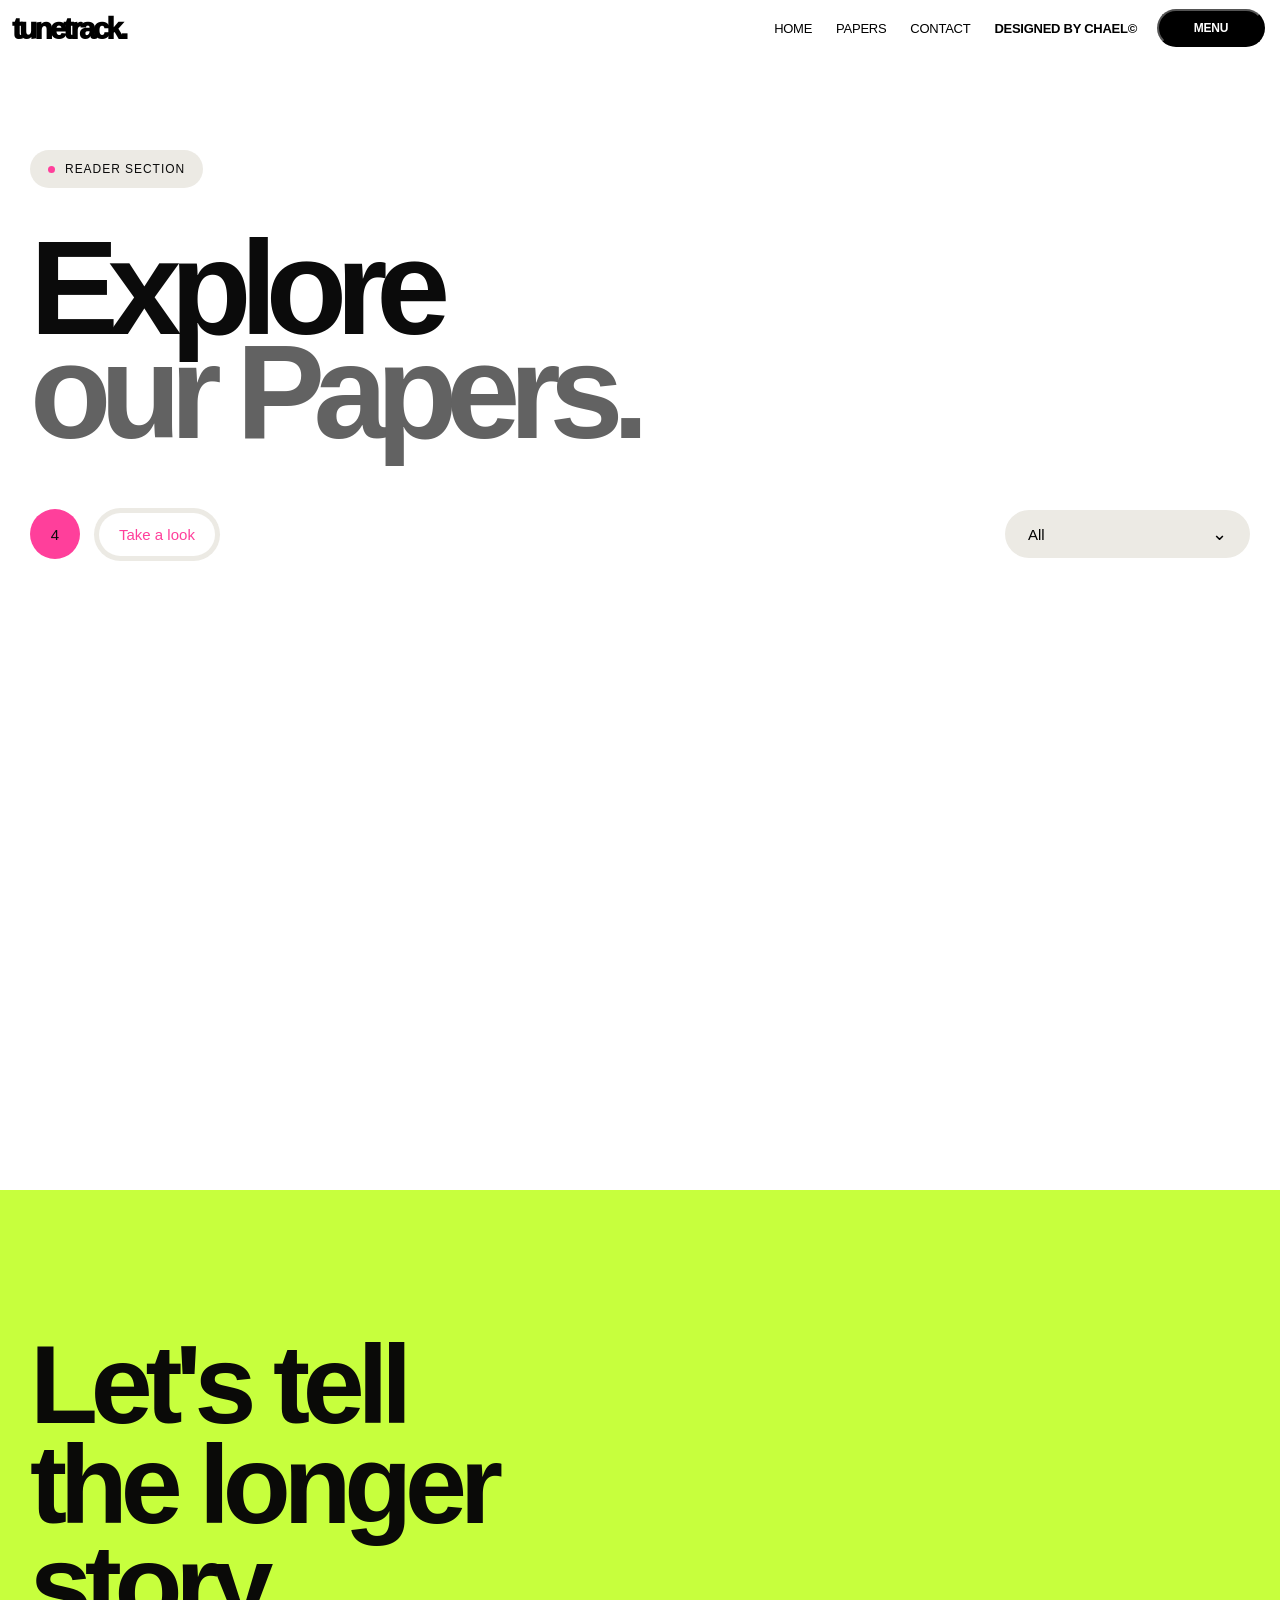
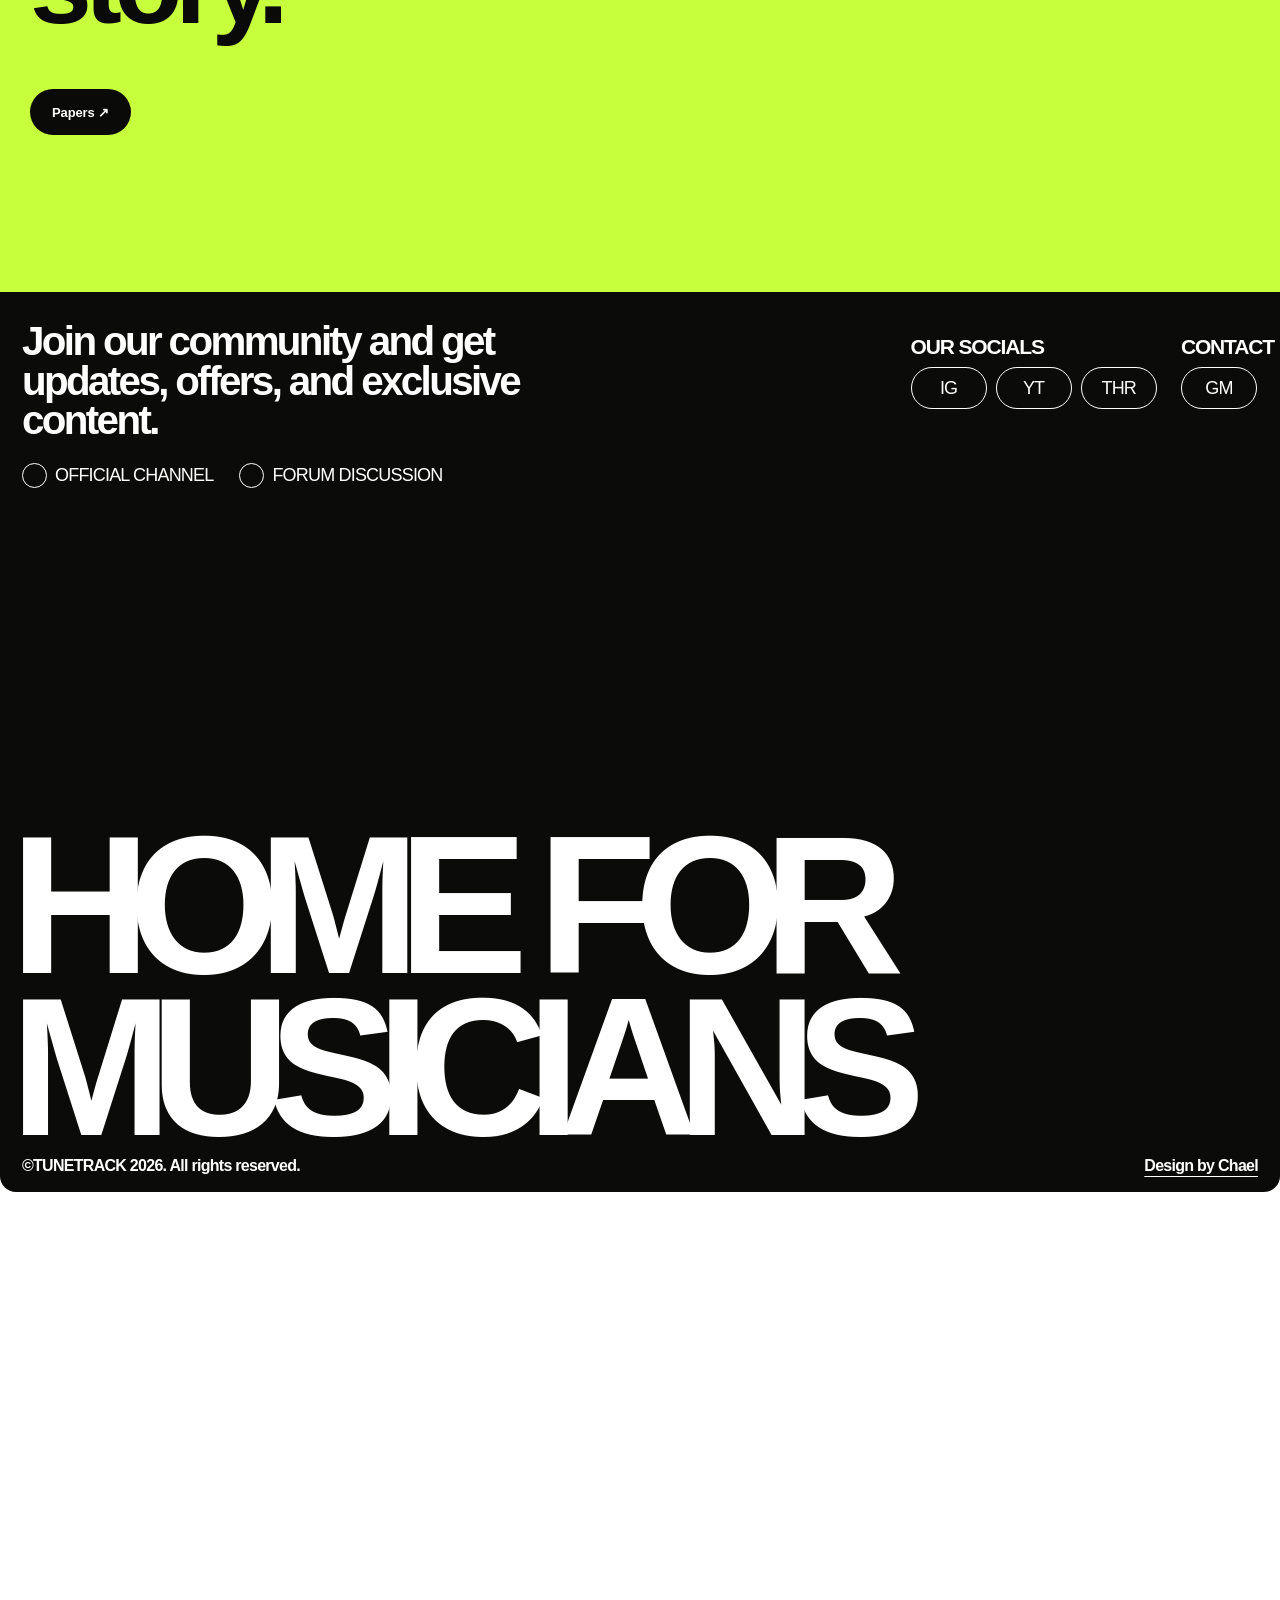
==== commit 48125ddd: "Add files via upload" ====
--- a/tunetrack/blog-community.html
+++ b/tunetrack/blog-community.html
@@ -1769,7 +1769,7 @@
             style="position:relative; top:0; left:0; transform:translate(0,0); gap:24px;">
 
             <a href="index.html" rel="noopener noreferrer">HOME</a>
-            <a href="#" rel="noopener noreferrer">PAPERS</a>
+            <a href="blog-list.html" rel="noopener noreferrer">PAPERS</a>
             <a href="contactus.html" rel="noopener noreferrer">CONTACT</a>
             <a href="https://www.instagram.com/chaeldavs/" target="_blank" rel="noopener noreferrer" style="font-weight:600;">DESIGNED BY CHAEL©</a>
 
@@ -1813,22 +1813,250 @@
 </div>
 
 
-<div id="scrollContainer"><main class="community-page"><section class="community-hero"><div class="community-kicker">Selected work</div><h1><span>Brave</span><span class="muted">in community.</span></h1><div class="community-tools"><div class="community-tool-left"><div class="community-count">4</div><div class="community-switch"><button class="active" type="button">Grid</button></div></div><div class="community-filter-wrap">
-<button class="community-filter" type="button" aria-expanded="false" aria-haspopup="true"><span class="community-filter-label">All</span><span class="community-filter-chevron">⌄</span></button>
-<div class="community-filter-menu" role="menu" aria-hidden="true">
-<button type="button" class="is-active" data-filter="all" role="menuitem">All</button>
-<button type="button" data-filter="community" role="menuitem">Community</button>
-<button type="button" data-filter="announcement" role="menuitem">Announcement</button>
+<div id="scrollContainer">
+
+    <main class="community-page">
+
+        <section class="community-hero">
+
+            <div class="community-kicker">Reader Section</div>
+
+            <h1>
+                <span>Explore</span>
+                <span class="muted">our Papers.</span>
+            </h1>
+
+            <div class="community-tools">
+
+                <div class="community-tool-left">
+
+                    <div class="community-count">4</div>
+
+                    <div class="community-switch">
+                        <button class="active" type="button">Take a look</button>
+                    </div>
+
+                </div>
+
+                <div class="community-filter-wrap">
+
+                    <button
+                        class="community-filter"
+                        type="button"
+                        aria-expanded="false"
+                        aria-haspopup="true"
+                    >
+                        <span class="community-filter-label">All</span>
+                        <span class="community-filter-chevron">⌄</span>
+                    </button>
+
+                    <div
+                        class="community-filter-menu"
+                        role="menu"
+                        aria-hidden="true"
+                    >
+                        <button
+                            type="button"
+                            class="is-active"
+                            data-filter="all"
+                            role="menuitem"
+                        >
+                            All
+                        </button>
+
+                        <button
+                            type="button"
+                            data-filter="community"
+                            role="menuitem"
+                        >
+                            Community
+                        </button>
+
+                        <button
+                            type="button"
+                            data-filter="announcement"
+                            role="menuitem"
+                        >
+                            Announcement
+                        </button>
+                    </div>
+
+                </div>
+
+            </div>
+
+        </section>
+
+
+        <section class="community-grid" id="communityGrid">
+
+            <article
+                class="community-card"
+                data-post="1"
+                data-image="assets/images/blogs/ndc-penulis-free5.jpg"
+            >
+                <a href="pg-penulishidupku.html" class="community-card-link">
+
+                    <div class="community-card-media">
+                        <img
+                            src="assets/images/blogs/ndc-penulis-free5.jpg"
+                            alt="NDC Merilis lagu baru melalui album TRUST"
+                            loading="lazy"
+                            decoding="async"
+                        >
+                        <span class="community-card-arrow">↗</span>
+                    </div>
+
+                    <div class="community-card-meta">
+                        <span>01</span>
+                        <span>ANNOUNCEMENT</span>
+                        <span>15.09.2026</span>
+                    </div>
+
+                    <h2>NDC Merilis lagu baru melalui album TRUST</h2>
+
+                </a>
+            </article>
+
+
+            <article
+                class="community-card"
+                data-post="2"
+                data-image="assets/images/webs/SWLBP.png"
+            >
+                <a href="pg-sw-lebihdaripemenang.html" class="community-card-link">
+
+                    <div class="community-card-media">
+                        <img
+                            src="assets/images/webs/SWLBP.png"
+                            alt="Lebih dari Pemenang dibawakan kembali di 2026"
+                            loading="lazy"
+                            decoding="async"
+                        >
+                        <span class="community-card-arrow">↗</span>
+                    </div>
+
+                    <div class="community-card-meta">
+                        <span>02</span>
+                        <span>ANNOUNCEMENT</span>
+                        <span>07.09.2026</span>
+                    </div>
+
+                    <h2>Lebih dari Pemenang dibawakan kembali di 2026</h2>
+
+                </a>
+            </article>
+
+
+            <article
+                class="community-card"
+                data-post="3"
+                data-image="assets/images/webs/NDCPENULIS.jpg"
+            >
+                <a href="pg-ndc-penulishidupku.html" class="community-card-link">
+
+                    <div class="community-card-media">
+                        <img
+                            src="assets/images/webs/NDCPENULIS.jpg"
+                            alt="Bedah sounds di lagu Sampai Akhir oleh NDC"
+                            loading="lazy"
+                            decoding="async"
+                        >
+                        <span class="community-card-arrow">↗</span>
+                    </div>
+
+                    <div class="community-card-meta">
+                        <span>03</span>
+                        <span>ANNOUNCEMENT</span>
+                        <span>02.09.2026</span>
+                    </div>
+
+                    <h2>Bedah sounds di lagu Sampai Akhir oleh NDC</h2>
+
+                </a>
+            </article>
+
+
+            <article
+                class="community-card"
+                data-post="4"
+                data-image="assets/images/webs/TUNETRACK1ST.jpg"
+            >
+                <a href="pg-tunetrack-celebrate.html" class="community-card-link">
+
+                    <div class="community-card-media">
+                        <img
+                            src="assets/images/webs/TUNETRACK1ST.jpg"
+                            alt="Tunetrack celebrates its New 2.0 Website Chapter"
+                            loading="lazy"
+                            decoding="async"
+                        >
+                        <span class="community-card-arrow">↗</span>
+                    </div>
+
+                    <div class="community-card-meta">
+                        <span>04</span>
+                        <span>ANNOUNCEMENT</span>
+                        <span>29.08.2026</span>
+                    </div>
+
+                    <h2>Tunetrack celebrates its New 2.0 Website Chapter</h2>
+
+                </a>
+            </article>
+
+            <article
+                class="community-card"
+                data-post="1"
+                data-image="assets/images/blogs/ndc-penulis-free5.jpg"
+            >
+                <a href="pg-penulishidupku.html" class="community-card-link">
+
+                    <div class="community-card-media">
+                        <img
+                            src="assets/images/blogs/ndc-penulis-free5.jpg"
+                            alt="NDC Merilis lagu baru melalui album TRUST"
+                            loading="lazy"
+                            decoding="async"
+                        >
+                        <span class="community-card-arrow">↗</span>
+                    </div>
+
+                    <div class="community-card-meta">
+                        <span>05</span>
+                        <span>ANNOUNCEMENT</span>
+                        <span>19.09.2026</span>
+                    </div>
+
+                    <h2>Monita Tahalea ikut hadir dalam lagu Yang Terutama</h2>
+
+                </a>
+            </article>
+
+        </section>
+
+    </main>
+
+
+    <section class="community-papers-cta" aria-label="Tunetrack Papers">
+
+        <div class="community-papers-cta-inner">
+
+            <h2>
+                Let's tell<br>
+                the longer<br>
+                story.
+            </h2>
+
+            <a href="blog-papers.html" class="community-papers-cta-button">
+                Papers ↗
+            </a>
+
+        </div>
+
+    </section>
+
 </div>
-</div></div></section><section class="community-grid" id="communityGrid"><article class="community-card" data-post="1" data-image="assets/images/blogs/ndc-penulis-free5.jpg"><a href="pg-penulishidupku.html" class="community-card-link"><div class="community-card-media"><img src="assets/images/blogs/ndc-penulis-free5.jpg" alt="NDC Merilis lagu baru melalui album TRUST" loading="lazy" decoding="async"><span class="community-card-arrow">↗</span></div><div class="community-card-meta"><span>01</span><span>ANNOUNCEMENT</span><span>15.09.2026</span></div><h2>NDC Merilis lagu baru melalui album TRUST</h2></a></article>
-<article class="community-card" data-post="2" data-image="assets/images/webs/SWLBP.png"><a href="pg-sw-lebihdaripemenang.html" class="community-card-link"><div class="community-card-media"><img src="assets/images/webs/SWLBP.png" alt="Lebih dari Pemenang dibawakan kembali di 2026" loading="lazy" decoding="async"><span class="community-card-arrow">↗</span></div><div class="community-card-meta"><span>02</span><span>ANNOUNCEMENT</span><span>07.09.2026</span></div><h2>Lebih dari Pemenang dibawakan kembali di 2026</h2></a></article>
-<article class="community-card" data-post="3" data-image="assets/images/webs/NDCPENULIS.jpg"><a href="pg-ndc-penulishidupku.html" class="community-card-link"><div class="community-card-media"><img src="assets/images/webs/NDCPENULIS.jpg" alt="Bedah sounds di lagu Sampai Akhir oleh NDC" loading="lazy" decoding="async"><span class="community-card-arrow">↗</span></div><div class="community-card-meta"><span>03</span><span>ANNOUNCEMENT</span><span>02.09.2026</span></div><h2>Bedah sounds di lagu Sampai Akhir oleh NDC</h2></a></article>
-<article class="community-card" data-post="4" data-image="assets/images/webs/TUNETRACK1ST.jpg"><a href="pg-tunetrack-celebrate.html" class="community-card-link"><div class="community-card-media"><img src="assets/images/webs/TUNETRACK1ST.jpg" alt="Tunetrack celebrates its New 2.0 Website Chapter" loading="lazy" decoding="async"><span class="community-card-arrow">↗</span></div><div class="community-card-meta"><span>04</span><span>ANNOUNCEMENT</span><span>29.08.2026</span></div><h2>Tunetrack celebrates its New 2.0 Website Chapter</h2></a></article></section></main><section class="community-papers-cta" aria-label="Tunetrack Papers">
-    <div class="community-papers-cta-inner">
-        <h2>Let's tell<br>the longer<br>story.</h2>
-        <a href="blog-papers.html" class="community-papers-cta-button">Papers ↗</a>
-    </div>
-</section>
 
 <footer class="blog-footer">
 
